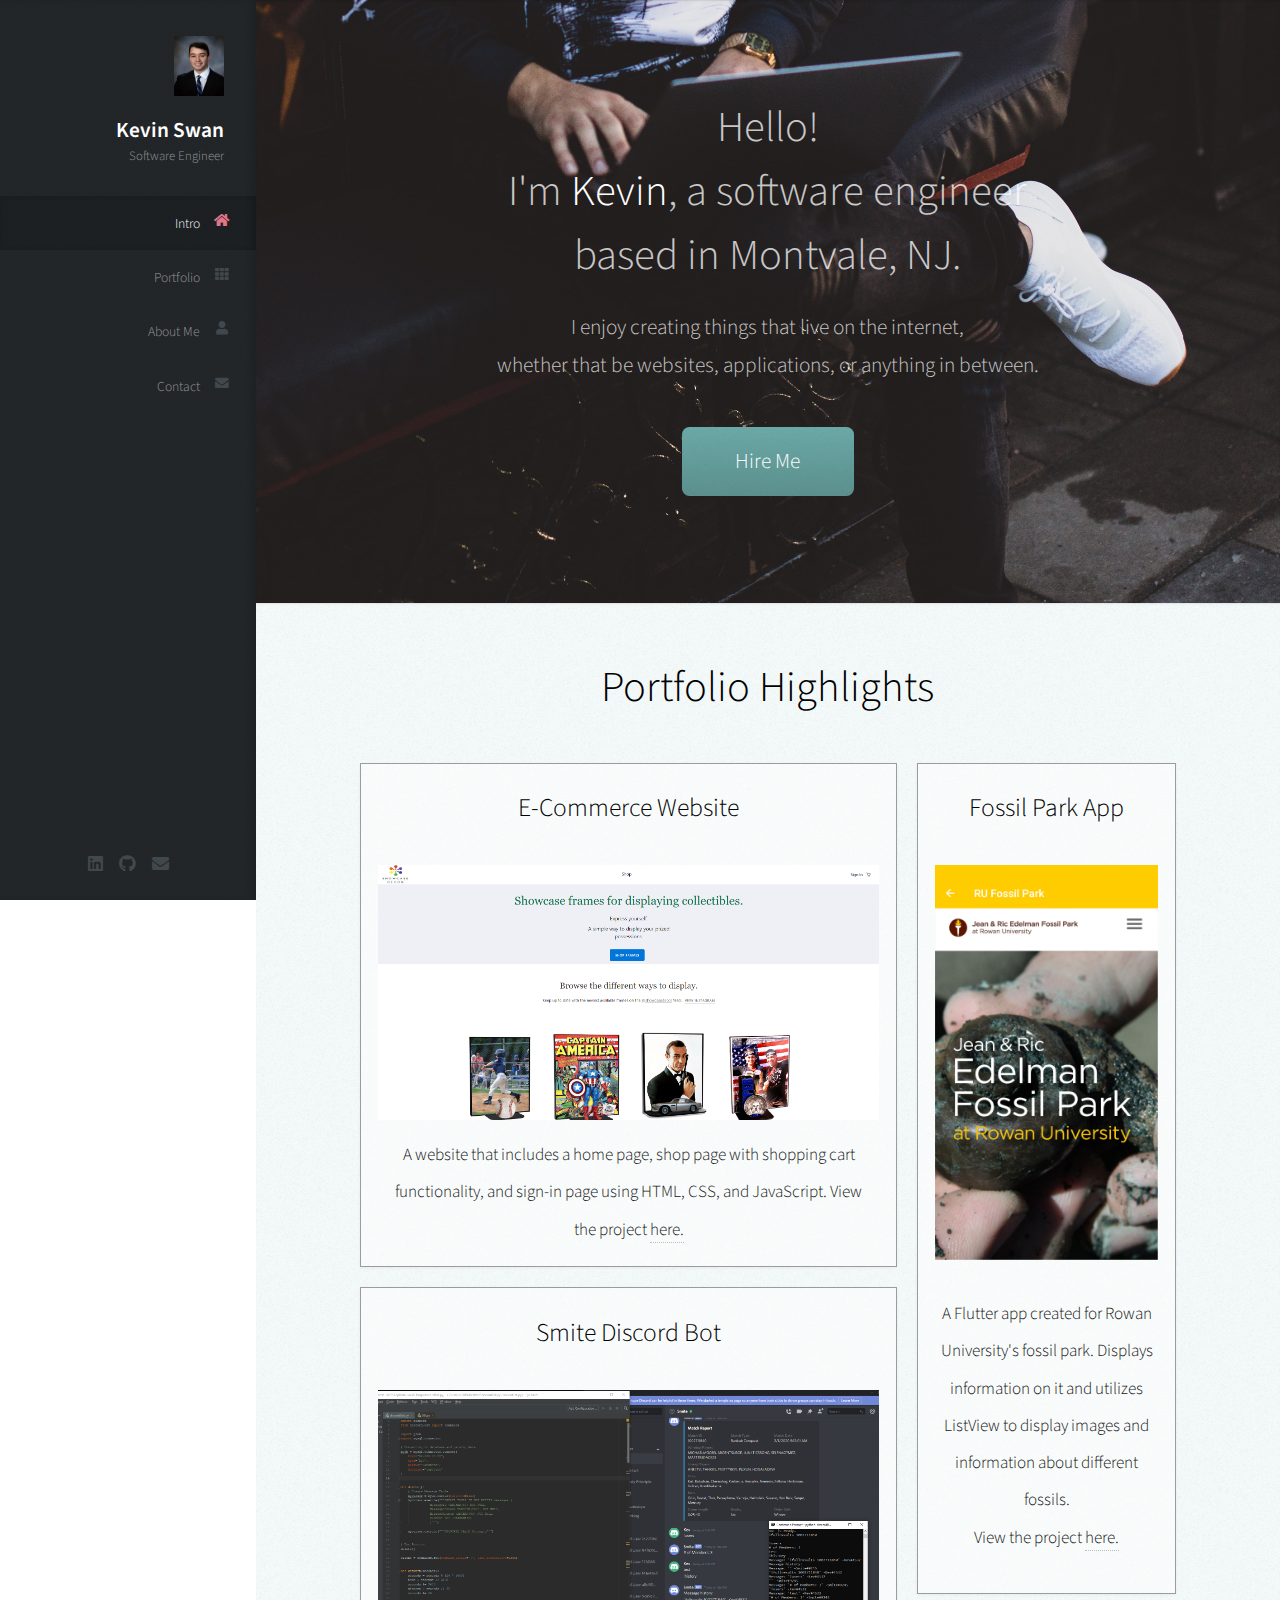
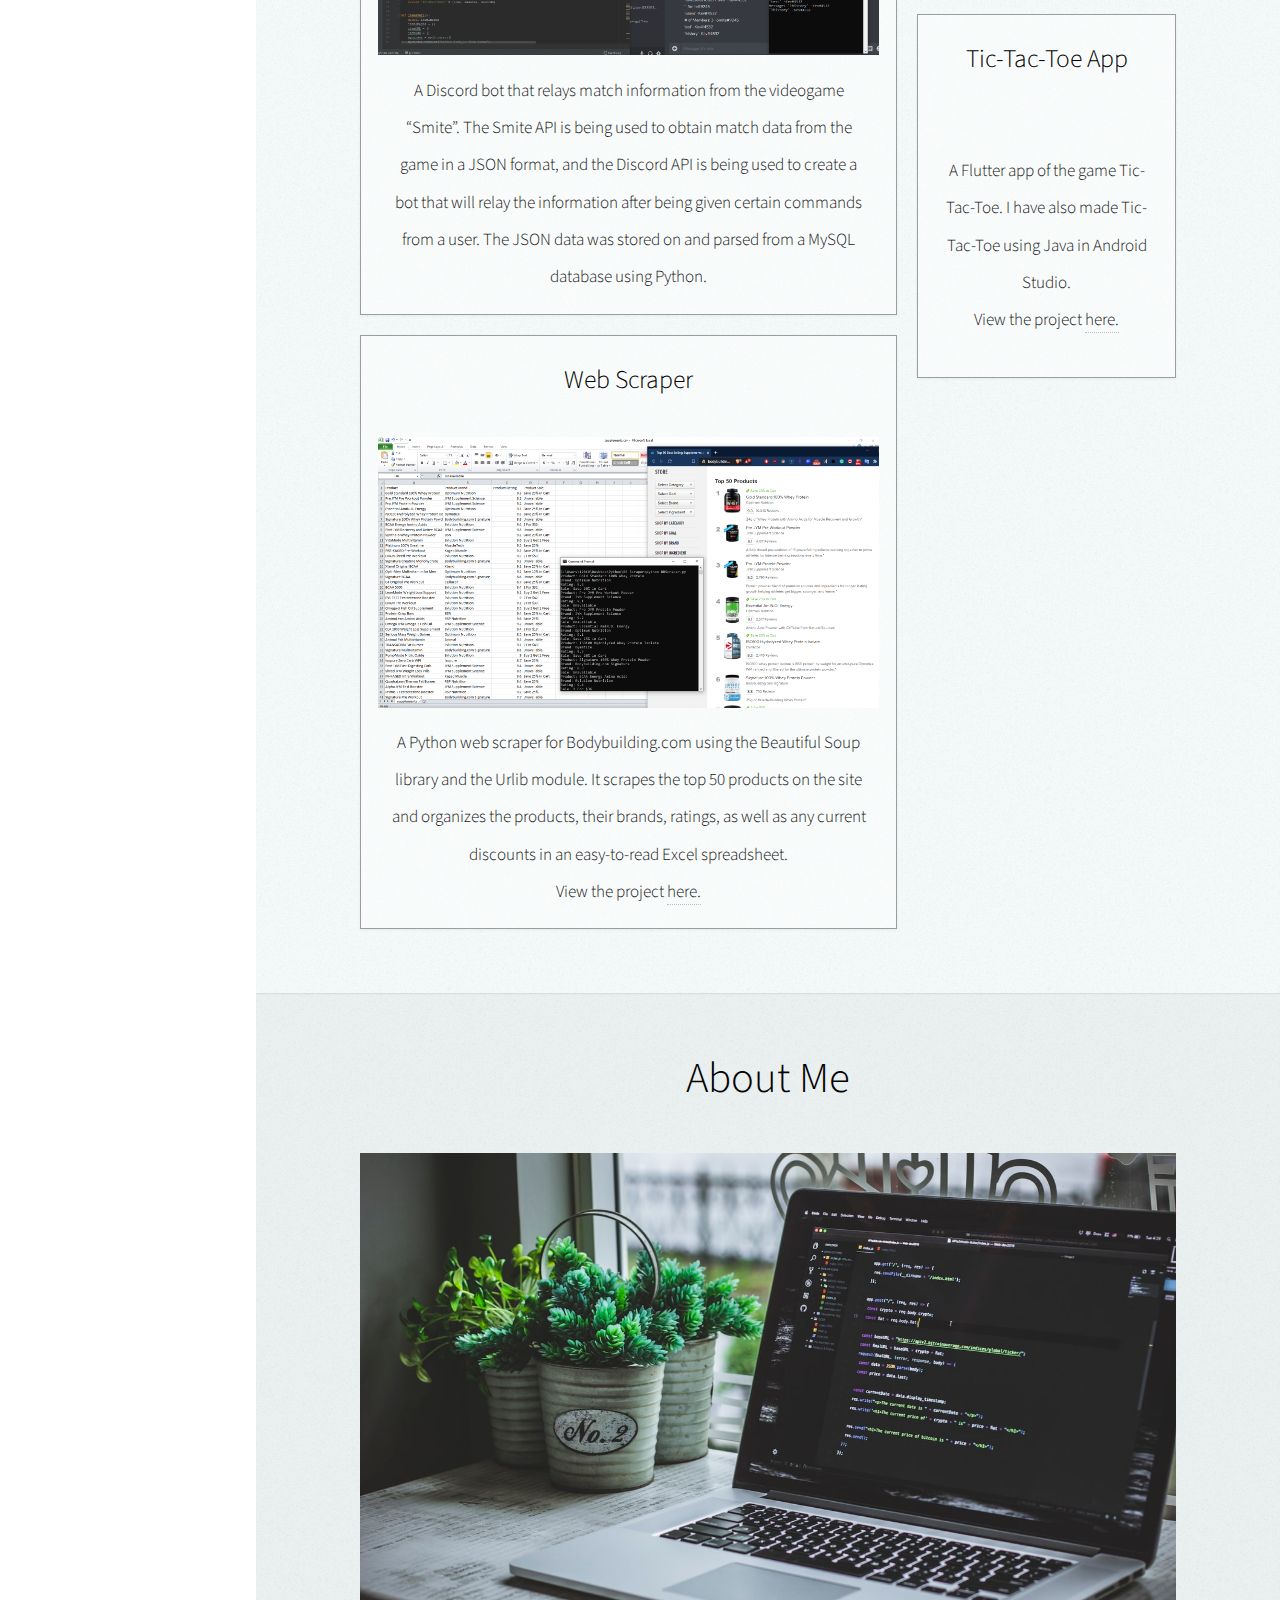
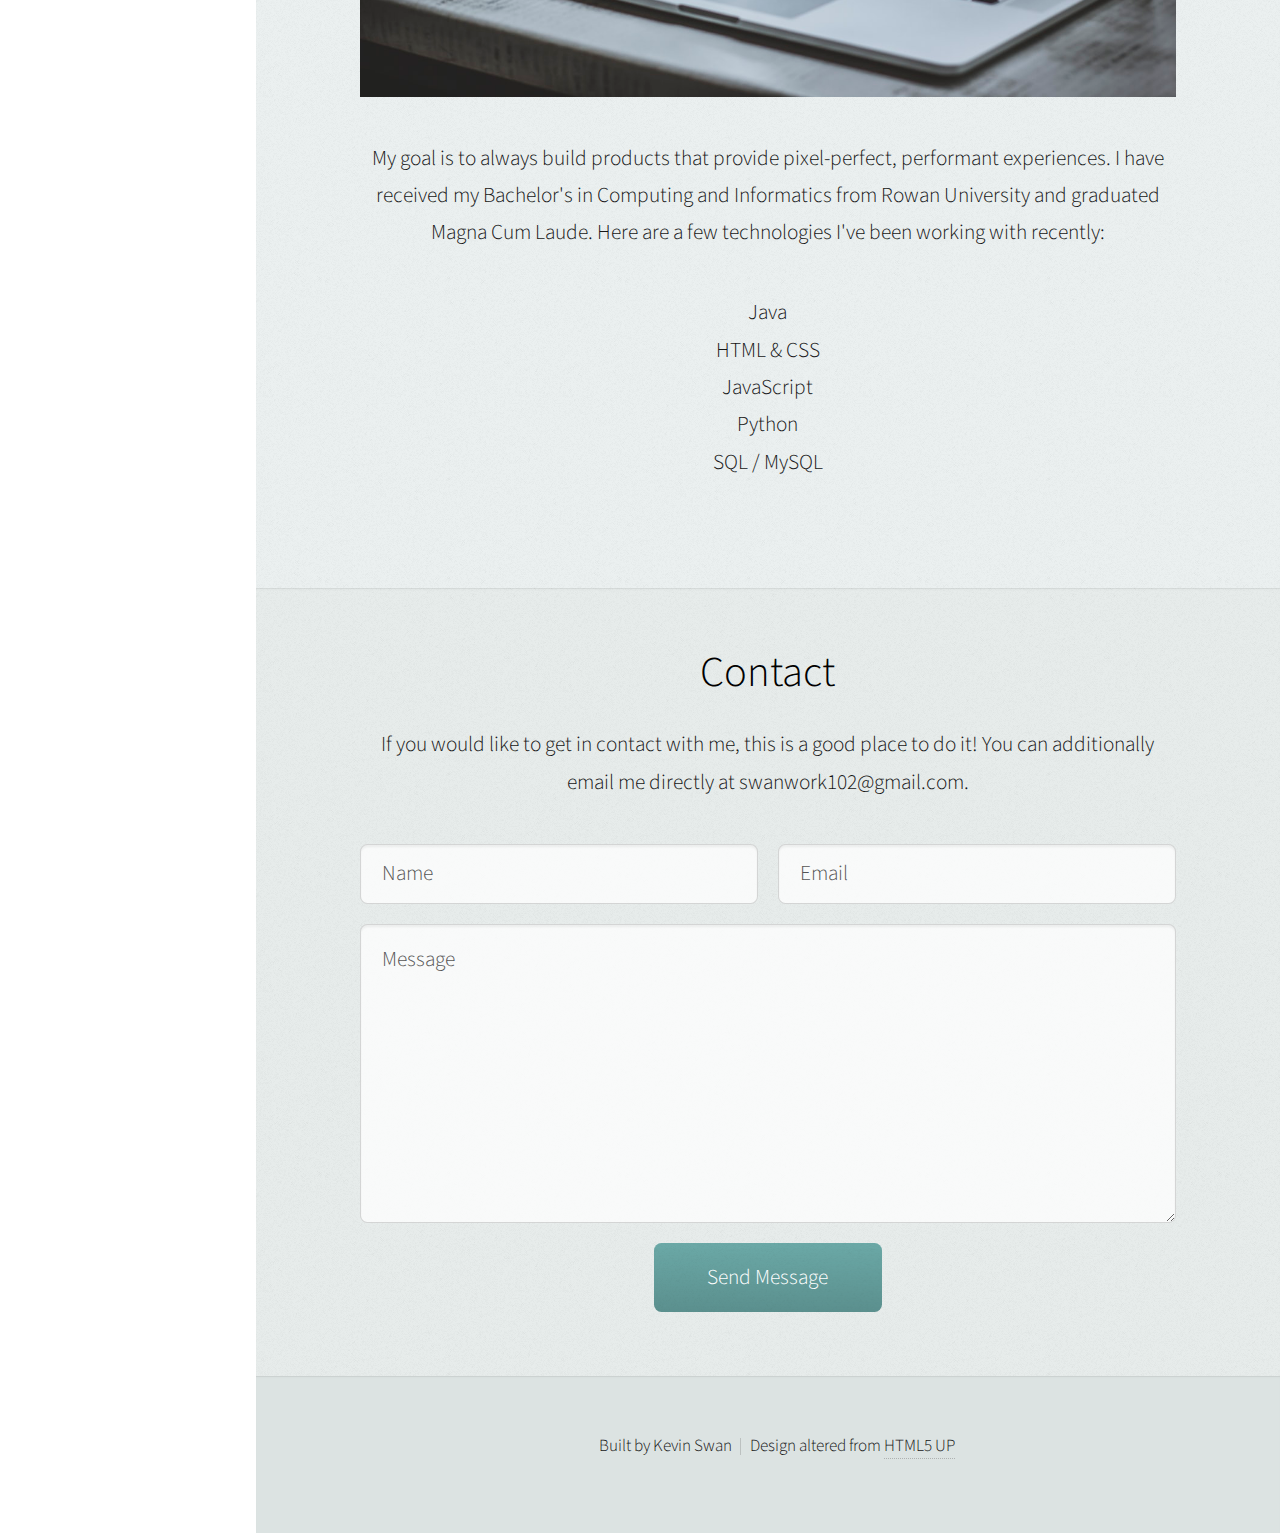
==== SwanPortfolio/index.html @ d54cd97a "Add files via upload" ====
<!DOCTYPE HTML>
<!--
	Prologue by HTML5 UP
	html5up.net | @ajlkn
	Free for personal and commercial use under the CCA 3.0 license (html5up.net/license)
-->
<html>
	<head>
		<title>Prologue by HTML5 UP</title>
		<meta charset="utf-8" />
		<meta name="viewport" content="width=device-width, initial-scale=1, user-scalable=no" />
		<link rel="stylesheet" href="assets/css/main.css" />
	</head>
	<body class="is-preload">

		<!-- Header -->
			<div id="header">

				<div class="top">

					<!-- Logo -->
						<div id="logo">
							<span class="image avatar48"><img src="images/portrait.JPEG" alt="" /></span>
							<h1 id="title">Kevin Swan</h1>
							<p>Software Engineer</p>
						</div>

					<!-- Nav -->
						<nav id="nav">
							<ul>
								<li><a href="#top" id="top-link"><span class="icon solid fa-home">Intro</span></a></li>
								<li><a href="#portfolio" id="portfolio-link"><span class="icon solid fa-th">Portfolio</span></a></li>
								<li><a href="#about" id="about-link"><span class="icon solid fa-user">About Me</span></a></li>
								<li><a href="#contact" id="contact-link"><span class="icon solid fa-envelope">Contact</span></a></li>
							</ul>
						</nav>

				</div>

				<div class="bottom">

					<!-- Social Icons -->
						<ul class="icons">
							<li><a href="https://www.linkedin.com/in/kevinswan102/"  target="_blank" class="icon brands fa-linkedin"><span class="label">LinkedIn</span></a></li>
							<li><a href="https://github.com/kevinswan102"  target="_blank" class="icon brands fa-github"><span class="label">Github</span></a></li>
							<li><a href="mailto:swanwork102@gmail.com" class="icon solid fa-envelope"  target="_blank" ><span class="label">Email</span></a></li>
						</ul>

				</div>

			</div>

			
		<!-- Main -->
			<div id="main">

				<!-- Intro -->
					<section id="top" class="one dark cover">
						<div class="container">

							<header>
								<h2 class="alt">
									Hello!<br> I'm <strong>Kevin</strong>, a software engineer  <br /> based in Montvale, NJ.
								</h2>
								
								<p>I enjoy creating things that live on the internet, <br/> whether that be websites, applications, or anything in between.</p>
							</header>

							<footer>
								<a href="#contact" class="button scrolly">Hire Me</a>
							</footer>

						</div>
					</section>

				<!-- Portfolio -->
					<section id="portfolio" class="two">
						<div class="container">

							<header>
								<h2>Portfolio Highlights</h2>
							</header>

							<div class="row">
								<div class="col-8 col-12-mobile">
									<article class="item" style="border-style: double;">
										<header>
											<h3>E-Commerce Website</h3><br>
										<a href="https://github.com/kevinswan102/Showcase-Decor-Website" target="_blank" class="image fit"><img src="images/showcase.PNG"  alt="" /></a>
											<p style = "padding: 0% 03%;"> A website that includes a home page, shop page with shopping cart functionality, 
												and sign-in page using HTML, CSS, and JavaScript. View the project <a href="https://github.com/kevinswan102/Showcase-Decor-Website"  target="_blank">here. </a></p>
										</header>
									</article>
									<article class="item">
										<header>
											<h3>Smite Discord Bot</h3><br>
										<a class="image fit"><img src="images/stage3.PNG" alt="" /></a>
								
											<p style = "padding: 0% 2%;"> A Discord bot that relays match information from the videogame “Smite”. 
												The Smite API is being used to obtain match data from the game in a JSON format, and the Discord API is being
												 used to create a bot that will relay the information after being given certain commands from a user. 
												 The JSON data was stored on and parsed from a MySQL database using Python.</p>
										</header>
									</article>
									<article class="item">
										<header>
											<h3>Web Scraper</h3> <br>
										<a href="#" class="image fit"><img src="images/scraper.PNG" alt="" /></a>
									
										
											<p style = "padding: 0% 2%;"> A Python web scraper for Bodybuilding.com using the
												 Beautiful Soup library and the Urlib module. It scrapes the top 50 products on 
												 the site and organizes the products, their brands, ratings, as well as any current discounts
												  in an easy-to-read Excel spreadsheet. <br> View the project <a href="https://github.com/kevinswan102/Python-WebScrapers/blob/master/bbScraper.py"  target="_blank">here. </a></p>
										</header>
									</article>


								</div>
								
								<div class="col-4 col-12-mobile">
									<article class="item">
										<header>
											<h3>Fossil Park App</h3><br>
										<a href="https://github.com/kevinswan102/Fossil-Park-App" target="_blank" class="image fit"><img src="images/ss3.png" alt="" /></a>
											<p style = "padding: 8.24% 0%;">
												A Flutter app created for Rowan University's fossil park. Displays information on it 
												and utilizes ListView to display images and information about different fossils.<br> View the project <a href="https://github.com/kevinswan102/Fossil-Park-App"  target="_blank">here. </a>

											</p>
										</header>
									</article>
									<article class="item">
										<header>
											<h3>Tic-Tac-Toe App</h3><br>
										<a href="https://github.com/kevinswan102/Flutter-TicTactoe-App" target="_blank" class="image fit"><img src="images/TTTReal.PNG" alt="" /></a>
											<p style = "padding: 9% 0%;">
												A Flutter app of the game Tic-Tac-Toe. I have also made Tic-Tac-Toe using Java in Android Studio. <br> 
												View the project <a href="https://github.com/kevinswan102/Flutter-TicTactoe-App"  target="_blank">here. </a>
											</p>
										</header>
									</article>
							
								</div>
								<!--
								<div class="col-4 col-12-mobile">
									<article class="item">
										<a href="#" class="image fit"><img src="images/stage3.PNG" alt="" /></a>
										<header>
											<h3>Dolor Penatibus</h3>
										</header>
									</article>
									--->

						</div>
					</section>

				<!-- About Me -->
					<section id="about" class="three">
						<div class="container">

							<header>
								<h2>About Me</h2>
							</header>

							
							<a href="#" class="image featured"><img src="images/pic.jpg" alt="" /></a>

							<p>My goal is to always build products that provide pixel-perfect, performant experiences.

								I have received my Bachelor's in Computing and Informatics from Rowan University and graduated Magna Cum Laude. 
								
								Here are a few technologies I've been working with recently:
								<center>
								Java <br>
								HTML & CSS <br>
								JavaScript <br>
								Python <br>
								SQL / MySQL
							</center>
								</p>
							
						</div>
					</section>

				<!-- Contact -->
					<section id="contact" class="four">
						<div class="container">

							<header>
								<h2>Contact</h2>
								<p>If you would like to get in contact with me, this is a good place to do it! You can additionally email me directly at swanwork102@gmail.com. </p>
							</header>

							<form action="https://formspree.io/f/meqpadwb" method="post">
								<div class="row">
									<div class="col-6 col-12-mobile"><input type="text" name="name" placeholder="Name" /></div>
									<div class="col-6 col-12-mobile"><input type="text" name="email" placeholder="Email" /></div>
									<div class="col-12">
										<textarea name="message" placeholder="Message"></textarea>
									</div>
									<div class="col-12">
										<input type="submit" value="Send Message" />
									</div>
								</div>
							</form>

						</div>
					</section>

			</div>

		<!-- Footer -->
			<div id="footer">

				<!-- Copyright -->
					<ul class="copyright">
						<li>Built by Kevin Swan</li><li>Design altered from <a href="http://html5up.net">HTML5 UP</a></li>
					</ul>

			</div>

		<!-- Scripts -->
			<script src="assets/js/jquery.min.js"></script>
			<script src="assets/js/jquery.scrolly.min.js"></script>
			<script src="assets/js/jquery.scrollex.min.js"></script>
			<script src="assets/js/browser.min.js"></script>
			<script src="assets/js/breakpoints.min.js"></script>
			<script src="assets/js/util.js"></script>
			<script src="assets/js/main.js"></script>

	</body>
</html>
---- SwanPortfolio/assets/css/main.css ----
@import url("fontawesome-all.min.css");
@import url("https://fonts.googleapis.com/css?family=Source+Sans+Pro:300,300italic,400,600");

/*
	Prologue by HTML5 UP
	html5up.net | @ajlkn
	Free for personal and commercial use under the CCA 3.0 license (html5up.net/license)
*/

html, body, div, span, applet, object,
iframe, h1, h2, h3, h4, h5, h6, p, blockquote,
pre, a, abbr, acronym, address, big, cite,
code, del, dfn, em, img, ins, kbd, q, s, samp,
small, strike, strong, sub, sup, tt, var, b,
u, i, center, dl, dt, dd, ol, ul, li, fieldset,
form, label, legend, table, caption, tbody,
tfoot, thead, tr, th, td, article, aside,
canvas, details, embed, figure, figcaption,
footer, header, hgroup, menu, nav, output, ruby,
section, summary, time, mark, audio, video {
	margin: 0;
	padding: 0;
	border: 0;
	font-size: 100%;
	font: inherit;
	vertical-align: baseline;}

article, aside, details, figcaption, figure,
footer, header, hgroup, menu, nav, section {
	display: block;}

body {
	line-height: 1;
}

ol, ul {
	list-style: none;
}

blockquote, q {
	quotes: none;
}

	blockquote:before, blockquote:after, q:before, q:after {
		content: '';
		content: none;
	}

table {
	border-collapse: collapse;
	border-spacing: 0;
}

body {
	-webkit-text-size-adjust: none;
}

mark {
	background-color: transparent;
	color: inherit;
}

input::-moz-focus-inner {
	border: 0;
	padding: 0;
}

input, select, textarea {
	-moz-appearance: none;
	-webkit-appearance: none;
	-ms-appearance: none;
	appearance: none;
}

/* Basic */

	html {
		box-sizing: border-box;
	}

	*, *:before, *:after {
		box-sizing: inherit;
	}

	body {
		background: #fff;
		font-family: 'Source Sans Pro', sans-serif;
		font-size: 19pt;
		font-weight: 300;
		line-height: 1.75em;
		color: rgb(22, 22, 22);
	}

		body.is-preload *, body.is-preload *:before, body.is-preload *:after {
			-moz-animation: none !important;
			-webkit-animation: none !important;
			-ms-animation: none !important;
			animation: none !important;
			-moz-transition: none !important;
			-webkit-transition: none !important;
			-ms-transition: none !important;
			transition: none !important;
		}

	input, textarea, select {
		font-family: 'Source Sans Pro', sans-serif;
		font-size: 19pt;
		font-weight: 300;
		line-height: 1.75em;
		color: #888;
	}

	h1, h2, h3, h4, h5, h6 {
		font-weight: 300;
		color: rgb(0, 0, 0);
		line-height: 1.5em;
	}

	h1 a, h2 a, h3 a, h4 a, h5 a, h6 a {
		color: inherit;
		text-decoration: none;
	}

		h1 a strong, h2 a strong, h3 a strong, h4 a strong, h5 a strong, h6 a strong {
			color: #333;
		}

	h2 {
		font-size: 2em;
		letter-spacing: 0px;
	}

		h2.alt {
			color: #888;
		}

			h2.alt strong {
				color: #666;
			}

	h3 {
		font-size: 1.5em;
	}

	header {
		margin: -.5em 0 2em 0;
	}

		header > p {
			margin: 1em 0 0 0;
		}

	footer {
		margin: 2em 0 0 0;
	}

	strong, b {
		font-weight: 300;
		color: #666;
	}

	em, i {
		font-style: italic;
	}

	a {
		text-decoration: none;
		color: inherit;
		border-bottom: dotted 1px rgba(128, 128, 128, 0.5);
		-moz-transition: color 0.35s ease-in-out, border-bottom-color 0.35s ease-in-out;
		-webkit-transition: color 0.35s ease-in-out, border-bottom-color 0.35s ease-in-out;
		-ms-transition: color 0.35s ease-in-out, border-bottom-color 0.35s ease-in-out;
		transition: color 0.35s ease-in-out, border-bottom-color 0.35s ease-in-out;
		outline: 0;
	}

		a:hover {
			color: #E27689;
			border-bottom-color: rgba(255, 255, 255, 0);
		}

	sub {
		position: relative;
		top: 0.5em;
		font-size: 0.8em;
	}

	sup {
		position: relative;
		top: -0.5em;
		font-size: 0.8em;
	}

	hr {
		border: 0;
		border-top: solid 1px #ddd;
	}

	blockquote {
		border-left: solid 0.5em #ddd;
		padding: 1em 0 1em 2em;
		font-style: italic;
	}

	p, ul, ol, dl, table {
		margin-bottom: 2em;
	}

	br.clear {
		clear: both;
	}


/* Container */

	.container {
		margin: 0 auto;
		max-width: 88%;
		width: 1400px;
	}

		@media screen and (min-width: 961px) and (max-width: 1880px) {

			.container {
				width: 1200px;
			}

		}

		@media screen and (min-width: 961px) and (max-width: 1620px) {

			.container {
				width: 960px;
			}

		}

		@media screen and (min-width: 961px) and (max-width: 1320px) {

			.container {
				width: 100%;
			}

		}

		@media screen and (max-width: 960px) {

			.container {
				width: 100%;
			}

		}

		@media screen and (max-width: 736px) {

			.container {
				width: 100%;
			}

		}

/* Row */

	.row {
		display: flex;
		flex-wrap: wrap;
		box-sizing: border-box;
		align-items: stretch;
	}

		.row > * {
			box-sizing: border-box;
		}

		.row.gtr-uniform > * > :last-child {
			margin-bottom: 0;
		}

		.row.aln-left {
			justify-content: flex-start;
		}

		.row.aln-center {
			justify-content: center;
		}

		.row.aln-right {
			justify-content: flex-end;
		}

		.row.aln-top {
			align-items: flex-start;
		}

		.row.aln-middle {
			align-items: center;
		}

		.row.aln-bottom {
			align-items: flex-end;
		}

		.row > .imp {
			order: -1;
		}

		.row > .col-1 {
			width: 8.33333%;
		}

		.row > .off-1 {
			margin-left: 8.33333%;
		}

		.row > .col-2 {
			width: 16.66667%;
		}

		.row > .off-2 {
			margin-left: 16.66667%;
		}

		.row > .col-3 {
			width: 25%;
		}

		.row > .off-3 {
			margin-left: 25%;
		}

		.row > .col-4 {
			width: 33.33333%;
		}

		.row > .off-4 {
			margin-left: 33.33333%;
		}

		.row > .col-5 {
			width: 41.66667%;
		}

		.row > .off-5 {
			margin-left: 41.66667%;
		}

		.row > .col-6 {
			width: 50%;
		}

		.row > .off-6 {
			margin-left: 50%;
		}

		.row > .col-7 {
			width: 58.33333%;
		}

		.row > .off-7 {
			margin-left: 58.33333%;
		}

		.row > .col-8 {
			width: 66.66667%;
		}

		.row > .off-8 {
			margin-left: 66.66667%;
		}

		.row > .col-9 {
			width: 75%;
		}

		.row > .off-9 {
			margin-left: 75%;
		}

		.row > .col-10 {
			width: 83.33333%;
		}

		.row > .off-10 {
			margin-left: 83.33333%;
		}

		.row > .col-11 {
			width: 91.66667%;
		}

		.row > .off-11 {
			margin-left: 91.66667%;
		}

		.row > .col-12 {
			width: 100%;
		}

		.row > .off-12 {
			margin-left: 100%;
		}

		.row.gtr-0 {
			margin-top: 0px;
			margin-left: 0px;
		}

			.row.gtr-0 > * {
				padding: 0px 0 0 0px;
			}

			.row.gtr-0.gtr-uniform {
				margin-top: 0px;
			}

				.row.gtr-0.gtr-uniform > * {
					padding-top: 0px;
				}

		.row.gtr-25 {
			margin-top: -10px;
			margin-left: -10px;
		}

			.row.gtr-25 > * {
				padding: 10px 0 0 10px;
			}

			.row.gtr-25.gtr-uniform {
				margin-top: -10px;
			}

				.row.gtr-25.gtr-uniform > * {
					padding-top: 10px;
				}

		.row.gtr-50 {
			margin-top: -20px;
			margin-left: -20px;
		}

			.row.gtr-50 > * {
				padding: 20px 0 0 20px;
			}

			.row.gtr-50.gtr-uniform {
				margin-top: -20px;
			}

				.row.gtr-50.gtr-uniform > * {
					padding-top: 20px;
				}

		.row {
			margin-top: -40px;
			margin-left: -40px;
		}

			.row > * {
				padding: 40px 0 0 40px;
			}

			.row.gtr-uniform {
				margin-top: -40px;
			}

				.row.gtr-uniform > * {
					padding-top: 40px;
				}

		.row.gtr-150 {
			margin-top: -60px;
			margin-left: -60px;
		}

			.row.gtr-150 > * {
				padding: 60px 0 0 60px;
			}

			.row.gtr-150.gtr-uniform {
				margin-top: -60px;
			}

				.row.gtr-150.gtr-uniform > * {
					padding-top: 60px;
				}

		.row.gtr-200 {
			margin-top: -80px;
			margin-left: -80px;
		}

			.row.gtr-200 > * {
				padding: 80px 0 0 80px;
			}

			.row.gtr-200.gtr-uniform {
				margin-top: -80px;
			}

				.row.gtr-200.gtr-uniform > * {
					padding-top: 80px;
				}

		@media screen and (min-width: 961px) and (max-width: 1880px) {

			.row {
				display: flex;
				flex-wrap: wrap;
				box-sizing: border-box;
				align-items: stretch;
			}

				.row > * {
					box-sizing: border-box;
				}

				.row.gtr-uniform > * > :last-child {
					margin-bottom: 0;
				}

				.row.aln-left {
					justify-content: flex-start;
				}

				.row.aln-center {
					justify-content: center;
				}

				.row.aln-right {
					justify-content: flex-end;
				}

				.row.aln-top {
					align-items: flex-start;
				}

				.row.aln-middle {
					align-items: center;
				}

				.row.aln-bottom {
					align-items: flex-end;
				}

				.row > .imp-wide {
					order: -1;
				}

				.row > .col-1-wide {
					width: 8.33333%;
				}

				.row > .off-1-wide {
					margin-left: 8.33333%;
				}

				.row > .col-2-wide {
					width: 16.66667%;
				}

				.row > .off-2-wide {
					margin-left: 16.66667%;
				}

				.row > .col-3-wide {
					width: 25%;
				}

				.row > .off-3-wide {
					margin-left: 25%;
				}

				.row > .col-4-wide {
					width: 33.33333%;
				}

				.row > .off-4-wide {
					margin-left: 33.33333%;
				}

				.row > .col-5-wide {
					width: 41.66667%;
				}

				.row > .off-5-wide {
					margin-left: 41.66667%;
				}

				.row > .col-6-wide {
					width: 50%;
				}

				.row > .off-6-wide {
					margin-left: 50%;
				}

				.row > .col-7-wide {
					width: 58.33333%;
				}

				.row > .off-7-wide {
					margin-left: 58.33333%;
				}

				.row > .col-8-wide {
					width: 66.66667%;
				}

				.row > .off-8-wide {
					margin-left: 66.66667%;
				}

				.row > .col-9-wide {
					width: 75%;
				}

				.row > .off-9-wide {
					margin-left: 75%;
				}

				.row > .col-10-wide {
					width: 83.33333%;
				}

				.row > .off-10-wide {
					margin-left: 83.33333%;
				}

				.row > .col-11-wide {
					width: 91.66667%;
				}

				.row > .off-11-wide {
					margin-left: 91.66667%;
				}

				.row > .col-12-wide {
					width: 100%;
				}

				.row > .off-12-wide {
					margin-left: 100%;
				}

				.row.gtr-0 {
					margin-top: 0px;
					margin-left: 0px;
				}

					.row.gtr-0 > * {
						padding: 0px 0 0 0px;
					}

					.row.gtr-0.gtr-uniform {
						margin-top: 0px;
					}

						.row.gtr-0.gtr-uniform > * {
							padding-top: 0px;
						}

				.row.gtr-25 {
					margin-top: -10px;
					margin-left: -10px;
				}

					.row.gtr-25 > * {
						padding: 10px 0 0 10px;
					}

					.row.gtr-25.gtr-uniform {
						margin-top: -10px;
					}

						.row.gtr-25.gtr-uniform > * {
							padding-top: 10px;
						}

				.row.gtr-50 {
					margin-top: -20px;
					margin-left: -20px;
				}

					.row.gtr-50 > * {
						padding: 20px 0 0 20px;
					}

					.row.gtr-50.gtr-uniform {
						margin-top: -20px;
					}

						.row.gtr-50.gtr-uniform > * {
							padding-top: 20px;
						}

				.row {
					margin-top: -40px;
					margin-left: -40px;
				}

					.row > * {
						padding: 40px 0 0 40px;
					}

					.row.gtr-uniform {
						margin-top: -40px;
					}

						.row.gtr-uniform > * {
							padding-top: 40px;
						}

				.row.gtr-150 {
					margin-top: -60px;
					margin-left: -60px;
				}

					.row.gtr-150 > * {
						padding: 60px 0 0 60px;
					}

					.row.gtr-150.gtr-uniform {
						margin-top: -60px;
					}

						.row.gtr-150.gtr-uniform > * {
							padding-top: 60px;
						}

				.row.gtr-200 {
					margin-top: -80px;
					margin-left: -80px;
				}

					.row.gtr-200 > * {
						padding: 80px 0 0 80px;
					}

					.row.gtr-200.gtr-uniform {
						margin-top: -80px;
					}

						.row.gtr-200.gtr-uniform > * {
							padding-top: 80px;
						}

		}

		@media screen and (min-width: 961px) and (max-width: 1620px) {

			.row {
				display: flex;
				flex-wrap: wrap;
				box-sizing: border-box;
				align-items: stretch;
			}

				.row > * {
					box-sizing: border-box;
				}

				.row.gtr-uniform > * > :last-child {
					margin-bottom: 0;
				}

				.row.aln-left {
					justify-content: flex-start;
				}

				.row.aln-center {
					justify-content: center;
				}

				.row.aln-right {
					justify-content: flex-end;
				}

				.row.aln-top {
					align-items: flex-start;
				}

				.row.aln-middle {
					align-items: center;
				}

				.row.aln-bottom {
					align-items: flex-end;
				}

				.row > .imp-normal {
					order: -1;
				}

				.row > .col-1-normal {
					width: 8.33333%;
				}

				.row > .off-1-normal {
					margin-left: 8.33333%;
				}

				.row > .col-2-normal {
					width: 16.66667%;
				}

				.row > .off-2-normal {
					margin-left: 16.66667%;
				}

				.row > .col-3-normal {
					width: 25%;
				}

				.row > .off-3-normal {
					margin-left: 25%;
				}

				.row > .col-4-normal {
					width: 33.33333%;
				}

				.row > .off-4-normal {
					margin-left: 33.33333%;
				}

				.row > .col-5-normal {
					width: 41.66667%;
				}

				.row > .off-5-normal {
					margin-left: 41.66667%;
				}

				.row > .col-6-normal {
					width: 50%;
				}

				.row > .off-6-normal {
					margin-left: 50%;
				}

				.row > .col-7-normal {
					width: 58.33333%;
				}

				.row > .off-7-normal {
					margin-left: 58.33333%;
				}

				.row > .col-8-normal {
					width: 66.66667%;
				}

				.row > .off-8-normal {
					margin-left: 66.66667%;
				}

				.row > .col-9-normal {
					width: 75%;
				}

				.row > .off-9-normal {
					margin-left: 75%;
				}

				.row > .col-10-normal {
					width: 83.33333%;
				}

				.row > .off-10-normal {
					margin-left: 83.33333%;
				}

				.row > .col-11-normal {
					width: 91.66667%;
				}

				.row > .off-11-normal {
					margin-left: 91.66667%;
				}

				.row > .col-12-normal {
					width: 100%;
				}

				.row > .off-12-normal {
					margin-left: 100%;
				}

				.row.gtr-0 {
					margin-top: 0px;
					margin-left: 0px;
				}

					.row.gtr-0 > * {
						padding: 0px 0 0 0px;
					}

					.row.gtr-0.gtr-uniform {
						margin-top: 0px;
					}

						.row.gtr-0.gtr-uniform > * {
							padding-top: 0px;
						}

				.row.gtr-25 {
					margin-top: -10px;
					margin-left: -10px;
				}

					.row.gtr-25 > * {
						padding: 10px 0 0 10px;
					}

					.row.gtr-25.gtr-uniform {
						margin-top: -10px;
					}

						.row.gtr-25.gtr-uniform > * {
							padding-top: 10px;
						}

				.row.gtr-50 {
					margin-top: -20px;
					margin-left: -20px;
				}

					.row.gtr-50 > * {
						padding: 20px 0 0 20px;
					}

					.row.gtr-50.gtr-uniform {
						margin-top: -20px;
					}

						.row.gtr-50.gtr-uniform > * {
							padding-top: 20px;
						}

				.row {
					margin-top: -40px;
					margin-left: -40px;
				}

					.row > * {
						padding: 40px 0 0 40px;
					}

					.row.gtr-uniform {
						margin-top: -40px;
					}

						.row.gtr-uniform > * {
							padding-top: 40px;
						}

				.row.gtr-150 {
					margin-top: -60px;
					margin-left: -60px;
				}

					.row.gtr-150 > * {
						padding: 60px 0 0 60px;
					}

					.row.gtr-150.gtr-uniform {
						margin-top: -60px;
					}

						.row.gtr-150.gtr-uniform > * {
							padding-top: 60px;
						}

				.row.gtr-200 {
					margin-top: -80px;
					margin-left: -80px;
				}

					.row.gtr-200 > * {
						padding: 80px 0 0 80px;
					}

					.row.gtr-200.gtr-uniform {
						margin-top: -80px;
					}

						.row.gtr-200.gtr-uniform > * {
							padding-top: 80px;
						}

		}

		@media screen and (min-width: 961px) and (max-width: 1320px) {

			.row {
				display: flex;
				flex-wrap: wrap;
				box-sizing: border-box;
				align-items: stretch;
			}

				.row > * {
					box-sizing: border-box;
				}

				.row.gtr-uniform > * > :last-child {
					margin-bottom: 0;
				}

				.row.aln-left {
					justify-content: flex-start;
				}

				.row.aln-center {
					justify-content: center;
				}

				.row.aln-right {
					justify-content: flex-end;
				}

				.row.aln-top {
					align-items: flex-start;
				}

				.row.aln-middle {
					align-items: center;
				}

				.row.aln-bottom {
					align-items: flex-end;
				}

				.row > .imp-narrow {
					order: -1;
				}

				.row > .col-1-narrow {
					width: 8.33333%;
				}

				.row > .off-1-narrow {
					margin-left: 8.33333%;
				}

				.row > .col-2-narrow {
					width: 16.66667%;
				}

				.row > .off-2-narrow {
					margin-left: 16.66667%;
				}

				.row > .col-3-narrow {
					width: 25%;
				}

				.row > .off-3-narrow {
					margin-left: 25%;
				}

				.row > .col-4-narrow {
					width: 33.33333%;
				}

				.row > .off-4-narrow {
					margin-left: 33.33333%;
				}

				.row > .col-5-narrow {
					width: 41.66667%;
				}

				.row > .off-5-narrow {
					margin-left: 41.66667%;
				}

				.row > .col-6-narrow {
					width: 50%;
				}

				.row > .off-6-narrow {
					margin-left: 50%;
				}

				.row > .col-7-narrow {
					width: 58.33333%;
				}

				.row > .off-7-narrow {
					margin-left: 58.33333%;
				}

				.row > .col-8-narrow {
					width: 66.66667%;
				}

				.row > .off-8-narrow {
					margin-left: 66.66667%;
				}

				.row > .col-9-narrow {
					width: 75%;
				}

				.row > .off-9-narrow {
					margin-left: 75%;
				}

				.row > .col-10-narrow {
					width: 83.33333%;
				}

				.row > .off-10-narrow {
					margin-left: 83.33333%;
				}

				.row > .col-11-narrow {
					width: 91.66667%;
				}

				.row > .off-11-narrow {
					margin-left: 91.66667%;
				}

				.row > .col-12-narrow {
					width: 100%;
				}

				.row > .off-12-narrow {
					margin-left: 100%;
				}

				.row.gtr-0 {
					margin-top: 0px;
					margin-left: 0px;
				}

					.row.gtr-0 > * {
						padding: 0px 0 0 0px;
					}

					.row.gtr-0.gtr-uniform {
						margin-top: 0px;
					}

						.row.gtr-0.gtr-uniform > * {
							padding-top: 0px;
						}

				.row.gtr-25 {
					margin-top: -5px;
					margin-left: -5px;
				}

					.row.gtr-25 > * {
						padding: 5px 0 0 5px;
					}

					.row.gtr-25.gtr-uniform {
						margin-top: -5px;
					}

						.row.gtr-25.gtr-uniform > * {
							padding-top: 5px;
						}

				.row.gtr-50 {
					margin-top: -10px;
					margin-left: -10px;
				}

					.row.gtr-50 > * {
						padding: 10px 0 0 10px;
					}

					.row.gtr-50.gtr-uniform {
						margin-top: -10px;
					}

						.row.gtr-50.gtr-uniform > * {
							padding-top: 10px;
						}

				.row {
					margin-top: -20px;
					margin-left: -20px;
				}

					.row > * {
						padding: 20px 0 0 20px;
					}

					.row.gtr-uniform {
						margin-top: -20px;
					}

						.row.gtr-uniform > * {
							padding-top: 20px;
						}

				.row.gtr-150 {
					margin-top: -30px;
					margin-left: -30px;
				}

					.row.gtr-150 > * {
						padding: 30px 0 0 30px;
					}

					.row.gtr-150.gtr-uniform {
						margin-top: -30px;
					}

						.row.gtr-150.gtr-uniform > * {
							padding-top: 30px;
						}

				.row.gtr-200 {
					margin-top: -40px;
					margin-left: -40px;
				}

					.row.gtr-200 > * {
						padding: 40px 0 0 40px;
					}

					.row.gtr-200.gtr-uniform {
						margin-top: -40px;
					}

						.row.gtr-200.gtr-uniform > * {
							padding-top: 40px;
						}

		}

		@media screen and (max-width: 960px) {

			.row {
				display: flex;
				flex-wrap: wrap;
				box-sizing: border-box;
				align-items: stretch;
			}

				.row > * {
					box-sizing: border-box;
				}

				.row.gtr-uniform > * > :last-child {
					margin-bottom: 0;
				}

				.row.aln-left {
					justify-content: flex-start;
				}

				.row.aln-center {
					justify-content: center;
				}

				.row.aln-right {
					justify-content: flex-end;
				}

				.row.aln-top {
					align-items: flex-start;
				}

				.row.aln-middle {
					align-items: center;
				}

				.row.aln-bottom {
					align-items: flex-end;
				}

				.row > .imp-narrower {
					order: -1;
				}

				.row > .col-1-narrower {
					width: 8.33333%;
				}

				.row > .off-1-narrower {
					margin-left: 8.33333%;
				}

				.row > .col-2-narrower {
					width: 16.66667%;
				}

				.row > .off-2-narrower {
					margin-left: 16.66667%;
				}

				.row > .col-3-narrower {
					width: 25%;
				}

				.row > .off-3-narrower {
					margin-left: 25%;
				}

				.row > .col-4-narrower {
					width: 33.33333%;
				}

				.row > .off-4-narrower {
					margin-left: 33.33333%;
				}

				.row > .col-5-narrower {
					width: 41.66667%;
				}

				.row > .off-5-narrower {
					margin-left: 41.66667%;
				}

				.row > .col-6-narrower {
					width: 50%;
				}

				.row > .off-6-narrower {
					margin-left: 50%;
				}

				.row > .col-7-narrower {
					width: 58.33333%;
				}

				.row > .off-7-narrower {
					margin-left: 58.33333%;
				}

				.row > .col-8-narrower {
					width: 66.66667%;
				}

				.row > .off-8-narrower {
					margin-left: 66.66667%;
				}

				.row > .col-9-narrower {
					width: 75%;
				}

				.row > .off-9-narrower {
					margin-left: 75%;
				}

				.row > .col-10-narrower {
					width: 83.33333%;
				}

				.row > .off-10-narrower {
					margin-left: 83.33333%;
				}

				.row > .col-11-narrower {
					width: 91.66667%;
				}

				.row > .off-11-narrower {
					margin-left: 91.66667%;
				}

				.row > .col-12-narrower {
					width: 100%;
				}

				.row > .off-12-narrower {
					margin-left: 100%;
				}

				.row.gtr-0 {
					margin-top: 0px;
					margin-left: 0px;
				}

					.row.gtr-0 > * {
						padding: 0px 0 0 0px;
					}

					.row.gtr-0.gtr-uniform {
						margin-top: 0px;
					}

						.row.gtr-0.gtr-uniform > * {
							padding-top: 0px;
						}

				.row.gtr-25 {
					margin-top: -5px;
					margin-left: -5px;
				}

					.row.gtr-25 > * {
						padding: 5px 0 0 5px;
					}

					.row.gtr-25.gtr-uniform {
						margin-top: -5px;
					}

						.row.gtr-25.gtr-uniform > * {
							padding-top: 5px;
						}

				.row.gtr-50 {
					margin-top: -10px;
					margin-left: -10px;
				}

					.row.gtr-50 > * {
						padding: 10px 0 0 10px;
					}

					.row.gtr-50.gtr-uniform {
						margin-top: -10px;
					}

						.row.gtr-50.gtr-uniform > * {
							padding-top: 10px;
						}

				.row {
					margin-top: -20px;
					margin-left: -20px;
				}

					.row > * {
						padding: 20px 0 0 20px;
					}

					.row.gtr-uniform {
						margin-top: -20px;
					}

						.row.gtr-uniform > * {
							padding-top: 20px;
						}

				.row.gtr-150 {
					margin-top: -30px;
					margin-left: -30px;
				}

					.row.gtr-150 > * {
						padding: 30px 0 0 30px;
					}

					.row.gtr-150.gtr-uniform {
						margin-top: -30px;
					}

						.row.gtr-150.gtr-uniform > * {
							padding-top: 30px;
						}

				.row.gtr-200 {
					margin-top: -40px;
					margin-left: -40px;
				}

					.row.gtr-200 > * {
						padding: 40px 0 0 40px;
					}

					.row.gtr-200.gtr-uniform {
						margin-top: -40px;
					}

						.row.gtr-200.gtr-uniform > * {
							padding-top: 40px;
						}

		}

		@media screen and (max-width: 736px) {

			.row {
				display: flex;
				flex-wrap: wrap;
				box-sizing: border-box;
				align-items: stretch;
			}

				.row > * {
					box-sizing: border-box;
				}

				.row.gtr-uniform > * > :last-child {
					margin-bottom: 0;
				}

				.row.aln-left {
					justify-content: flex-start;
				}

				.row.aln-center {
					justify-content: center;
				}

				.row.aln-right {
					justify-content: flex-end;
				}

				.row.aln-top {
					align-items: flex-start;
				}

				.row.aln-middle {
					align-items: center;
				}

				.row.aln-bottom {
					align-items: flex-end;
				}

				.row > .imp-mobile {
					order: -1;
				}

				.row > .col-1-mobile {
					width: 8.33333%;
				}

				.row > .off-1-mobile {
					margin-left: 8.33333%;
				}

				.row > .col-2-mobile {
					width: 16.66667%;
				}

				.row > .off-2-mobile {
					margin-left: 16.66667%;
				}

				.row > .col-3-mobile {
					width: 25%;
				}

				.row > .off-3-mobile {
					margin-left: 25%;
				}

				.row > .col-4-mobile {
					width: 33.33333%;
				}

				.row > .off-4-mobile {
					margin-left: 33.33333%;
				}

				.row > .col-5-mobile {
					width: 41.66667%;
				}

				.row > .off-5-mobile {
					margin-left: 41.66667%;
				}

				.row > .col-6-mobile {
					width: 50%;
				}

				.row > .off-6-mobile {
					margin-left: 50%;
				}

				.row > .col-7-mobile {
					width: 58.33333%;
				}

				.row > .off-7-mobile {
					margin-left: 58.33333%;
				}

				.row > .col-8-mobile {
					width: 66.66667%;
				}

				.row > .off-8-mobile {
					margin-left: 66.66667%;
				}

				.row > .col-9-mobile {
					width: 75%;
				}

				.row > .off-9-mobile {
					margin-left: 75%;
				}

				.row > .col-10-mobile {
					width: 83.33333%;
				}

				.row > .off-10-mobile {
					margin-left: 83.33333%;
				}

				.row > .col-11-mobile {
					width: 91.66667%;
				}

				.row > .off-11-mobile {
					margin-left: 91.66667%;
				}

				.row > .col-12-mobile {
					width: 100%;
				}

				.row > .off-12-mobile {
					margin-left: 100%;
				}

				.row.gtr-0 {
					margin-top: 0px;
					margin-left: 0px;
				}

					.row.gtr-0 > * {
						padding: 0px 0 0 0px;
					}

					.row.gtr-0.gtr-uniform {
						margin-top: 0px;
					}

						.row.gtr-0.gtr-uniform > * {
							padding-top: 0px;
						}

				.row.gtr-25 {
					margin-top: -5px;
					margin-left: -5px;
				}

					.row.gtr-25 > * {
						padding: 5px 0 0 5px;
					}

					.row.gtr-25.gtr-uniform {
						margin-top: -5px;
					}

						.row.gtr-25.gtr-uniform > * {
							padding-top: 5px;
						}

				.row.gtr-50 {
					margin-top: -10px;
					margin-left: -10px;
				}

					.row.gtr-50 > * {
						padding: 10px 0 0 10px;
					}

					.row.gtr-50.gtr-uniform {
						margin-top: -10px;
					}

						.row.gtr-50.gtr-uniform > * {
							padding-top: 10px;
						}

				.row {
					margin-top: -20px;
					margin-left: -20px;
				}

					.row > * {
						padding: 20px 0 0 20px;
					}

					.row.gtr-uniform {
						margin-top: -20px;
					}

						.row.gtr-uniform > * {
							padding-top: 20px;
						}

				.row.gtr-150 {
					margin-top: -30px;
					margin-left: -30px;
				}

					.row.gtr-150 > * {
						padding: 30px 0 0 30px;
					}

					.row.gtr-150.gtr-uniform {
						margin-top: -30px;
					}

						.row.gtr-150.gtr-uniform > * {
							padding-top: 30px;
						}

				.row.gtr-200 {
					margin-top: -40px;
					margin-left: -40px;
				}

					.row.gtr-200 > * {
						padding: 40px 0 0 40px;
					}

					.row.gtr-200.gtr-uniform {
						margin-top: -40px;
					}

						.row.gtr-200.gtr-uniform > * {
							padding-top: 40px;
						}

		}

/* Sections/Article */

	section, article {
		margin-bottom: 3em;
	}

		section > :last-child,
		section > .container, section:last-child, article > :last-child,
		article > .container, article:last-child {
			margin-bottom: 0;
		}

		.row > section, .row > article {
			margin-bottom: 0;
		}

/* Image */

	.image {
		display: inline-block;
		border: 0;
	}

		.image img {
			display: block;
			width: 100%;
		}

		.image.avatar48 {
			width: 50px;
			height: 60px;
			background: #f00;
		}

			.image.avatar48 img {
				width: 50px;
				height: 60px;
			}

		.image.fit {
			display: block;
			width: 100%;
		}

		.image.featured {
			display: block;
			width: 100%;
			margin: 0 0 2em 0;
		}

		.image.left {
			float: left;
			margin: 0 2em 2em 0;
		}

		.image.centered {
			display: block;
			margin: 0 0 2em 0;
		}

			.image.centered img {
				margin: 0 auto;
				width: auto;
			}

/* List */

	ul {
		list-style: disc;
		padding-left: 1em;
	}

		ul li {
			padding-left: 0.5em;
		}

	ol {
		list-style: decimal;
		padding-left: 1.25em;
	}

		ol li {
			padding-left: 0.25em;
		}

/* Icons */

	ul.icons {
		cursor: default;
		list-style: none;
		padding-left: 0;
	}

		ul.icons li {
			display: inline-block;
			padding-left: 0;
		}

		ul.icons a {
			display: inline-block;
			width: 2em;
			height: 2em;
			line-height: 2em;
			text-align: center;
			border: 0;
		}

/* Form */

	form label {
		display: block;
		text-align: left;
		margin-bottom: 0.5em;
	}

	form input[type="text"],
	form input[type="email"],
	form input[type="password"],
	form select,
	form textarea {
		position: relative;
		-webkit-appearance: none;
		display: block;
		border: 0;
		outline: 0;
		background: #fff;
		background: rgba(255, 255, 255, 0.75);
		width: 100%;
		border-radius: 0.35em;
		padding: 0.75em 1em 0.75em 1em;
		box-shadow: inset 0 0.1em 0.1em 0 rgba(0, 0, 0, 0.05);
		border: solid 1px rgba(0, 0, 0, 0.15);
		-moz-transition: all 0.35s ease-in-out;
		-webkit-transition: all 0.35s ease-in-out;
		-ms-transition: all 0.35s ease-in-out;
		transition: all 0.35s ease-in-out;
	}

		form input[type="text"]:focus,
		form input[type="email"]:focus,
		form input[type="password"]:focus,
		form select:focus,
		form textarea:focus {
			box-shadow: 0 0 2px 1px #8ebebc;
			background: #fff;
		}

	form input[type="text"],
	form input[type="email"],
	form input[type="password"],
	form select {
		line-height: 1.25em;
	}

	form textarea {
		min-height: 14em;
	}

	form ::-webkit-input-placeholder {
		color: #555 !important;
	}

	form :-moz-placeholder {
		color: #555 !important;
	}

	form ::-moz-placeholder {
		color: #555 !important;
	}

	form :-ms-input-placeholder {
		color: #555 !important;
	}

	form ::-moz-focus-inner {
		border: 0;
	}

/* Table */

	table {
		width: 100%;
		text-align: left;
	}

		table tbody tr:nth-child(2n+2) {
			background: #f4f4f4;
		}

		table td {
			padding: 0.5em 1em 0.5em 1em;
		}

		table th {
			text-align: left;
			padding: 0.5em 1em 0.5em 1em;
			color: #fff;
			background: #222729 url("images/overlay.png");
		}

		table thead {
			background: #444;
			color: #fff;
		}

		table tfoot {
			background: #eee;
		}

/* Button */

	input[type="button"],
	input[type="submit"],
	input[type="reset"],
	button,
	.button {
		position: relative;
		display: inline-block;
		border-radius: 0.35em;
		color: #fff !important;
		text-decoration: none;
		padding: 0.75em 2.5em 0.75em 2.5em;
		background-color: #6caaa8;
		border: 0;
		cursor: pointer;
		background-image: -moz-linear-gradient(top, rgba(0, 0, 0, 0), rgba(0, 0, 0, 0.15)), url("images/overlay.png");
		background-image: -webkit-linear-gradient(top, rgba(0, 0, 0, 0), rgba(0, 0, 0, 0.15)), url("images/overlay.png");
		background-image: -ms-linear-gradient(top, rgba(0, 0, 0, 0), rgba(0, 0, 0, 0.15)), url("images/overlay.png");
		background-image: linear-gradient(top, rgba(0, 0, 0, 0), rgba(0, 0, 0, 0.15)), url("images/overlay.png");
		-moz-transition: background-color 0.35s ease-in-out;
		-webkit-transition: background-color 0.35s ease-in-out;
		-ms-transition: background-color 0.35s ease-in-out;
		transition: background-color 0.35s ease-in-out;
	}

		input[type="button"]:hover,
		input[type="submit"]:hover,
		input[type="reset"]:hover,
		button:hover,
		.button:hover {
			background-color: #82c0be;
			
		}

		

		input[type="button"]:active,
		input[type="submit"]:active,
		input[type="reset"]:active,
		button:active,
		.button:active {
			background-color: #7eaeac;
			
		}

/* Item */

	.item {
		box-shadow: 0 0.05em 0.15em 0 rgba(0, 0, 0, 0.05);
		margin-bottom: 40px;
	}

		.item header {
			background: rgba(255, 255, 255, 0.5);
			margin: 0;
			padding: 1.5em 1em 1em 1em;
			font-size: 0.8em;
			border: 0.05em;
			border-style: solid;
			border-color: rgb(156, 156, 156);
		}

			.item header h3 {
				font-size: 1.5em;
			}

/* Icons */

	.icon {
		text-decoration: none;
		text-decoration: none;
	}

		.icon:before {
			-moz-osx-font-smoothing: grayscale;
			-webkit-font-smoothing: antialiased;
			display: inline-block;
			font-style: normal;
			font-variant: normal;
			text-rendering: auto;
			line-height: 1;
			text-transform: none !important;
			font-family: 'Font Awesome 5 Free';
			font-weight: 400;
		}

		.icon:before {
			line-height: inherit;
		}

		.icon > .label {
			display: none;
		}

		.icon.solid:before {
			font-weight: 900;
		}

		.icon.brands:before {
			font-family: 'Font Awesome 5 Brands';
		}

/* Header */

	#header {
		display: -moz-flex;
		display: -webkit-flex;
		display: -ms-flex;
		display: flex;
		-moz-flex-direction: column;
		-webkit-flex-direction: column;
		-ms-flex-direction: column;
		flex-direction: column;
		-moz-justify-content: space-between;
		-webkit-justify-content: space-between;
		-ms-justify-content: space-between;
		justify-content: space-between;
		background: #222629 url("images/overlay.png");
		box-shadow: inset -0.25em 0 0.25em 0 rgba(0, 0, 0, 0.1);
		color: #fff;
		height: 100%;
		left: 0;
		overflow-y: auto;
		position: fixed;
		text-align: right;
		top: 0;
		width: 375px;
	}

		#header .top {
			-moz-flex-grow: 1;
			-webkit-flex-grow: 1;
			-ms-flex-grow: 1;
			flex-grow: 1;
		}

		#header .bottom {
			-moz-flex-shrink: 0;
			-webkit-flex-shrink: 0;
			-ms-flex-shrink: 0;
			flex-shrink: 0;
			padding: 1.5em 0 0.75em 0;
		}

			#header .bottom > :last-child {
				margin-bottom: 0;
			}

		#header .icons {
			font-size: 0.8em;
			text-align: center;
		}

			#header .icons a {
				color: #41484c;
				-moz-transition: color 0.35s ease-in-out;
				-webkit-transition: color 0.35s ease-in-out;
				-ms-transition: color 0.35s ease-in-out;
				transition: color 0.35s ease-in-out;
			}

				#header .icons a:hover {
					color: #fff;
				}

	#logo {
		position: relative;
		margin: 1.75em 1.5em 1.5em 1.5em;
		min-height: 48px;
		cursor: default;
	}

		#logo h1 {
			position: relative;
			color: #fff;
			font-weight: 600;
			font-size: 1em;
			line-height: 1em;
		}

		#logo p {
			position: relative;
			display: block;
			font-size: 0.6em;
			color: rgba(255, 255, 255, 0.5);
			line-height: 1.25em;
			margin: 0.5em 0 0 0;
		}

		#logo .image {
			position: absolute;
			left: 0;
			top: -1px;
		}

	#nav ul {
		list-style: none;
		padding-left: 0;
		margin-bottom: 0;
	}

		#nav ul li {
			padding-left: 0;
		}

			#nav ul li a {
				display: block;
				padding: 0.5em 1.5em 0.5em 1.5em;
				color: rgba(255, 255, 255, 0.5);
				text-decoration: none;
				outline: 0;
				border: 0;
				-moz-transition: none;
				-webkit-transition: none;
				-ms-transition: none;
				transition: none;
			}

				#nav ul li a span {
					position: relative;
					display: block;
					font-size: 0.8em;
				}

					#nav ul li a span:before {
						position: absolute;
						left: 0;
						color: #41484c;
						text-align: center;
						width: 1.25em;
						line-height: 1.75em;
					}

				#nav ul li a.active {
					background: rgba(0, 0, 0, 0.15);
					box-shadow: inset 0 0 0.25em 0 rgba(0, 0, 0, 0.125);
					color: #fff;
				}

					#nav ul li a.active span:before {
						color: #e27689;
					}

/* Footer */

	#footer {
		margin-left: 375px;
		text-align: center;
		background-color: #dce3e2;
		padding: 3em 0 4em 0;
		box-shadow: inset 0 1px 0 0 rgba(0, 0, 0, 0.05), inset 0 0.1em 0.1em 0 rgba(0, 0, 0, 0.025);
		font-size: 0.8em;
	}

		#footer .copyright {
			cursor: default;
			margin: 0;
		}

			#footer .copyright li {
				display: inline-block;
				line-height: 1em;
				border-left: solid 1px rgba(128, 128, 128, 0.35);
				padding: 0 0 0 0.5em;
				margin: 0 0 0 0.5em;
			}

				#footer .copyright li:first-child {
					border-left: 0;
					padding-left: 0;
					margin-left: 0;
				}

/* Main */

	#main {
		margin-left: 375px;
	}

		#main > section {
			margin: 0;
			overflow: hidden;
			padding: 4em 0;
			box-shadow: inset 0 1px 0 0 rgba(0, 0, 0, 0.05), inset 0 0.1em 0.1em 0 rgba(0, 0, 0, 0.025);
			text-align: center;
			background-image: url("images/overlay.png");
		}

			#main > section.dark {
				color: #ddd;
				color: rgba(255, 255, 255, 0.75);
			}

				#main > section.dark h2, #main > section.dark h3, #main > section.dark h4, #main > section.dark h5, #main > section.dark h6 {
					color: inherit;
				}

				#main > section.dark strong {
					color: #fff;
					border-color: inherit;
				}

				#main > section.dark a {
					color: #fff;
					border-color: inherit;
				}

					#main > section.dark a:hover {
						border-bottom-color: rgba(255, 255, 255, 0);
					}

			#main > section.cover {
				padding: 10em 0;
				background-size: cover;
				background-position: center center;
			}

			#main > section.one {
				background-color: #416e66;
				background-image: url("../../images/coder.jpg");
				background-position-y: 0%;
			}

			#main > section.two {
				background-color: #f5fafa;
			}

			#main > section.three {
				background-color: #ecf1f1;
			}

			#main > section.four {
				background-color: #e8edec;
			}

/* Wide */

	@media screen and (min-width: 961px) and (max-width: 1880px) {

		/* Basic */

			body, input, textarea, select {
				font-size: 17pt;
			}

		/* Header */

			#header {
				width: 300px;
			}

		/* Footer */

			#footer {
				margin-left: 300px;
			}

		/* Main */

			#main {
				margin-left: 300px;
			}

	}

/* Normal */

	@media screen and (min-width: 961px) and (max-width: 1620px) {

		/* Main */

			#main > section {
				padding: 3em 0;
			}

			#main section.cover {
				padding: 5em 0;
			}

	}

/* Narrow */

	@media screen and (min-width: 961px) and (max-width: 1320px) {

		/* Basic */

			body, input, textarea, select {
				font-size: 16pt;
			}

			.container {
				padding: 0 2em 0 2em;
			}

		/* Icons */

			ul.icons li a {
				width: 1.75em;
			}

		/* Item */

			.item {
				margin-bottom: 20px;
			}

		/* Header */

			#header {
				width: 20%;
			}

			#logo .image {
				position: relative;
				margin: 0 0 0.5em 0;
			}

			#nav ul li a {
				font-size: 0.8em;
				padding-top: 0.5em;
				padding-bottom: 0.5em;
			}

				#nav ul li a span {
					padding-right: 2.25em;
				}

					#nav ul li a span:before {
						left: 100%;
						margin-left: -1.25em;
						line-height: 2.25em;
					}

		/* Footer */

			#footer {
				margin-left: 20%;
			}

		/* Main */

			#main {
				margin-left: 20%;
			}

	}

/* Narrower */

	#headerToggle {
		display: none;
	}

	@media screen and (max-width: 960px) {

		/* Basic */

			html, body {
				overflow-x: hidden;
			}

			body, input, textarea, select {
				font-size: 16pt;
			}

			header br {
				display: none;
			}

			.container {
				padding: 0 2em 0 2em;
			}

		/* Item */

			.item {
				margin-bottom: 15px;
			}

		/* Icons */

			ul.icons a {
				width: 1.75em;
				font-size: 1.25em;
			}

		/* Header */

			#header {
				-moz-backface-visibility: hidden;
				-webkit-backface-visibility: hidden;
				-ms-backface-visibility: hidden;
				backface-visibility: hidden;
				-moz-transform: translateX(-275px);
				-webkit-transform: translateX(-275px);
				-ms-transform: translateX(-275px);
				transform: translateX(-275px);
				-moz-transition: -moz-transform 0.5s ease;
				-webkit-transition: -webkit-transform 0.5s ease;
				-ms-transition: -ms-transform 0.5s ease;
				transition: transform 0.5s ease;
				-webkit-overflow-scrolling: touch;
				display: block;
				height: 100%;
				left: 0;
				overflow-y: auto;
				position: fixed;
				top: 0;
				width: 275px;
				z-index: 10002;
				width: 275px;
				background: #222729 url("images/overlay.png");
				box-shadow: inset -0.25em 0 0.25em 0 rgba(0, 0, 0, 0.125);
			}

				#header .top {
					position: relative;
				}

				#header .bottom {
					border-top: solid 1px rgba(255, 255, 255, 0.05);
					box-shadow: 0 -1px 0 0 rgba(0, 0, 0, 0.15);
					padding-top: 2em;
					margin-top: 2em;
					position: relative;
				}

			#logo {
				margin: 1.5em 1.25em 1.25em 1.25em;
			}

			#nav ul li a {
				padding: 0.5em 1.25em 0.5em 1.25em;
			}

			#headerToggle {
				-moz-backface-visibility: hidden;
				-webkit-backface-visibility: hidden;
				-ms-backface-visibility: hidden;
				backface-visibility: hidden;
				-moz-transition: -moz-transform 0.5s ease;
				-webkit-transition: -webkit-transform 0.5s ease;
				-ms-transition: -ms-transform 0.5s ease;
				transition: transform 0.5s ease;
				display: block;
				height: 2.25em;
				left: 0;
				position: fixed;
				top: 0;
				width: 3.25em;
				z-index: 10001;
			}

				#headerToggle .toggle {
					text-decoration: none;
					position: absolute;
					left: 0;
					top: 0;
					width: 100%;
					height: 100%;
					outline: 0;
					border: 0;
				}

					#headerToggle .toggle:before {
						-moz-osx-font-smoothing: grayscale;
						-webkit-font-smoothing: antialiased;
						display: inline-block;
						font-style: normal;
						font-variant: normal;
						text-rendering: auto;
						line-height: 1;
						text-transform: none !important;
						font-family: 'Font Awesome 5 Free';
						font-weight: 900;
					}

					#headerToggle .toggle:before {
						text-decoration: none;
						content: '\f0c9';
						color: #fff;
						font-size: 18px;
						background: rgba(128, 136, 144, 0.5);
						border-radius: 0.35em;
						text-align: center;
						position: absolute;
						left: 0.5em;
						top: 0.5em;
						display: block;
						width: 3.25em;
						height: 2.25em;
						line-height: 2.25em;
					}

			body.header-visible #main {
				-moz-transform: translateX(275px);
				-webkit-transform: translateX(275px);
				-ms-transform: translateX(275px);
				transform: translateX(275px);
			}

			body.header-visible #headerToggle {
				-moz-transform: translateX(275px);
				-webkit-transform: translateX(275px);
				-ms-transform: translateX(275px);
				transform: translateX(275px);
			}

			body.header-visible #header {
				-moz-transform: translateX(0);
				-webkit-transform: translateX(0);
				-ms-transform: translateX(0);
				transform: translateX(0);
			}

		/* Footer */

			#footer {
				margin-left: 0;
			}

		/* Main */

			#main {
				-moz-backface-visibility: hidden;
				-webkit-backface-visibility: hidden;
				-ms-backface-visibility: hidden;
				backface-visibility: hidden;
				-moz-transition: -moz-transform 0.5s ease;
				-webkit-transition: -webkit-transform 0.5s ease;
				-ms-transition: -ms-transform 0.5s ease;
				transition: transform 0.5s ease;
				padding-bottom: 1px;
				margin-left: 0;
			}

				#main > section {
					padding: 3em 0;
				}

				#main section.cover {
					padding: 4em 0;
				}

	}

/* Mobile */

	@media screen and (max-width: 736px) {

		/* Basic */

			body, input, textarea, select {
				font-size: 14pt;
			}

			h2 {
				font-size: 1.5em;
				letter-spacing: 0;
				font-weight: 300;
			}

			.container {
				padding: 0 15px 0 15px;
			}

		/* List */

			ul.icons a {
				width: 2em;
				font-size: 1.25em;
			}

		/* Main */

			#main > section {
				padding: 2em 0;
			}

			#main section.cover {
				padding: 4em 0em;
			}

				#main section.cover header {
					padding: 0 1em;
				}

		/* Footer */

			#footer .copyright li {
				display: block;
				line-height: 1.25em;
				border: 0;
				padding: 0;
				margin: 1em 0 0 0;
			}

				#footer .copyright li:first-child {
					margin-top: 0;
				}

	}
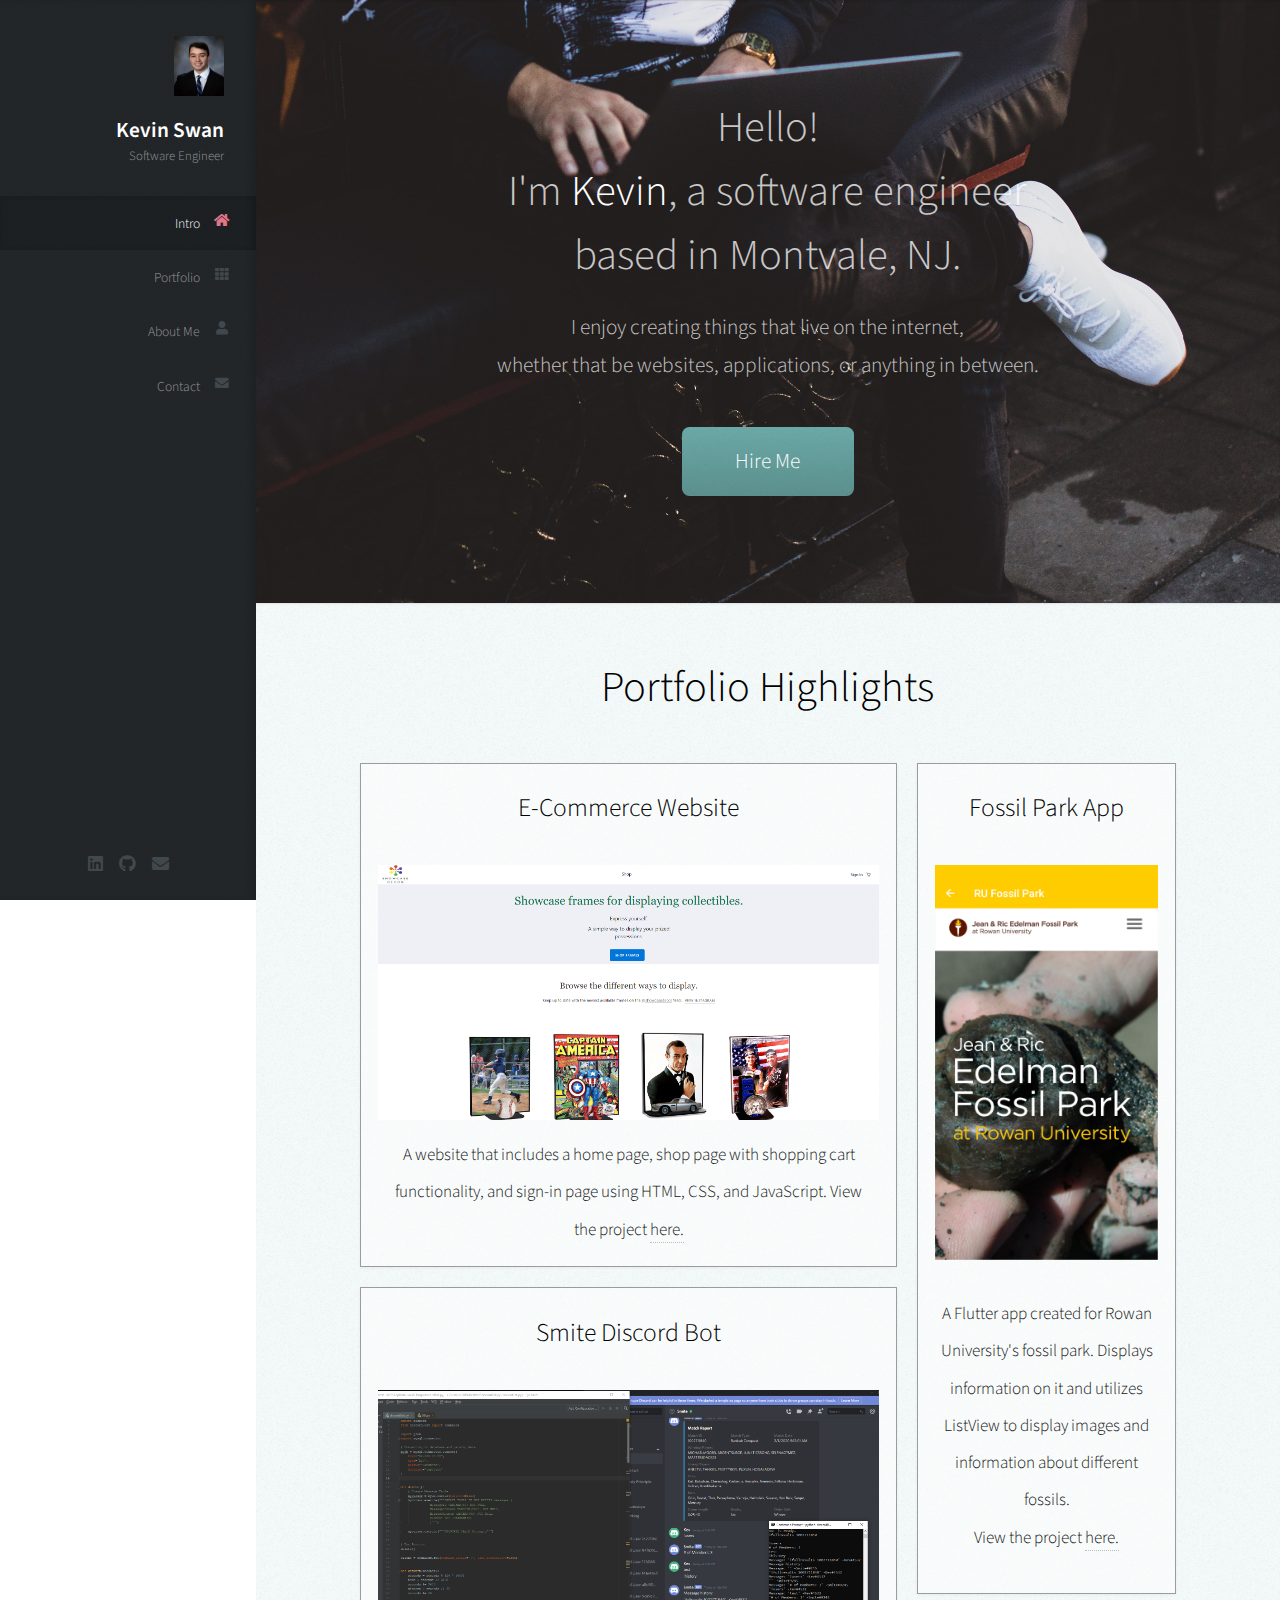
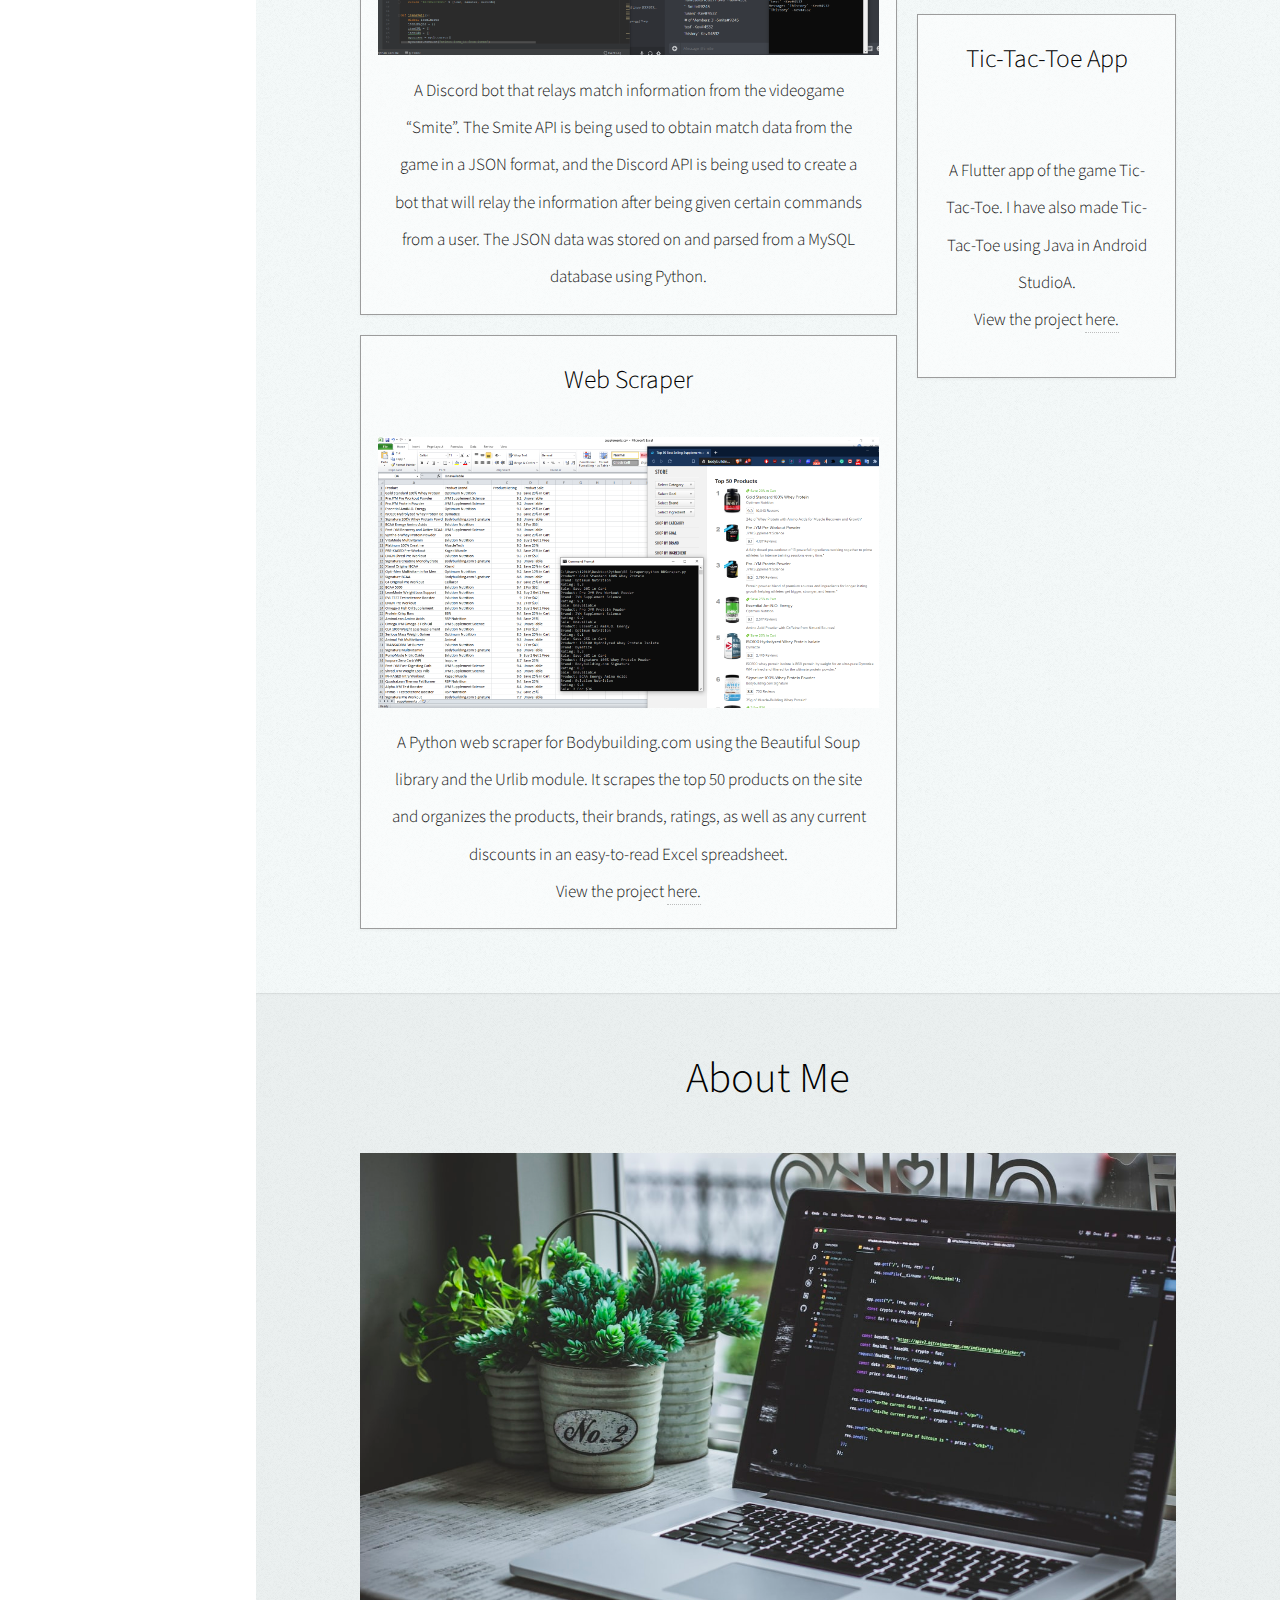
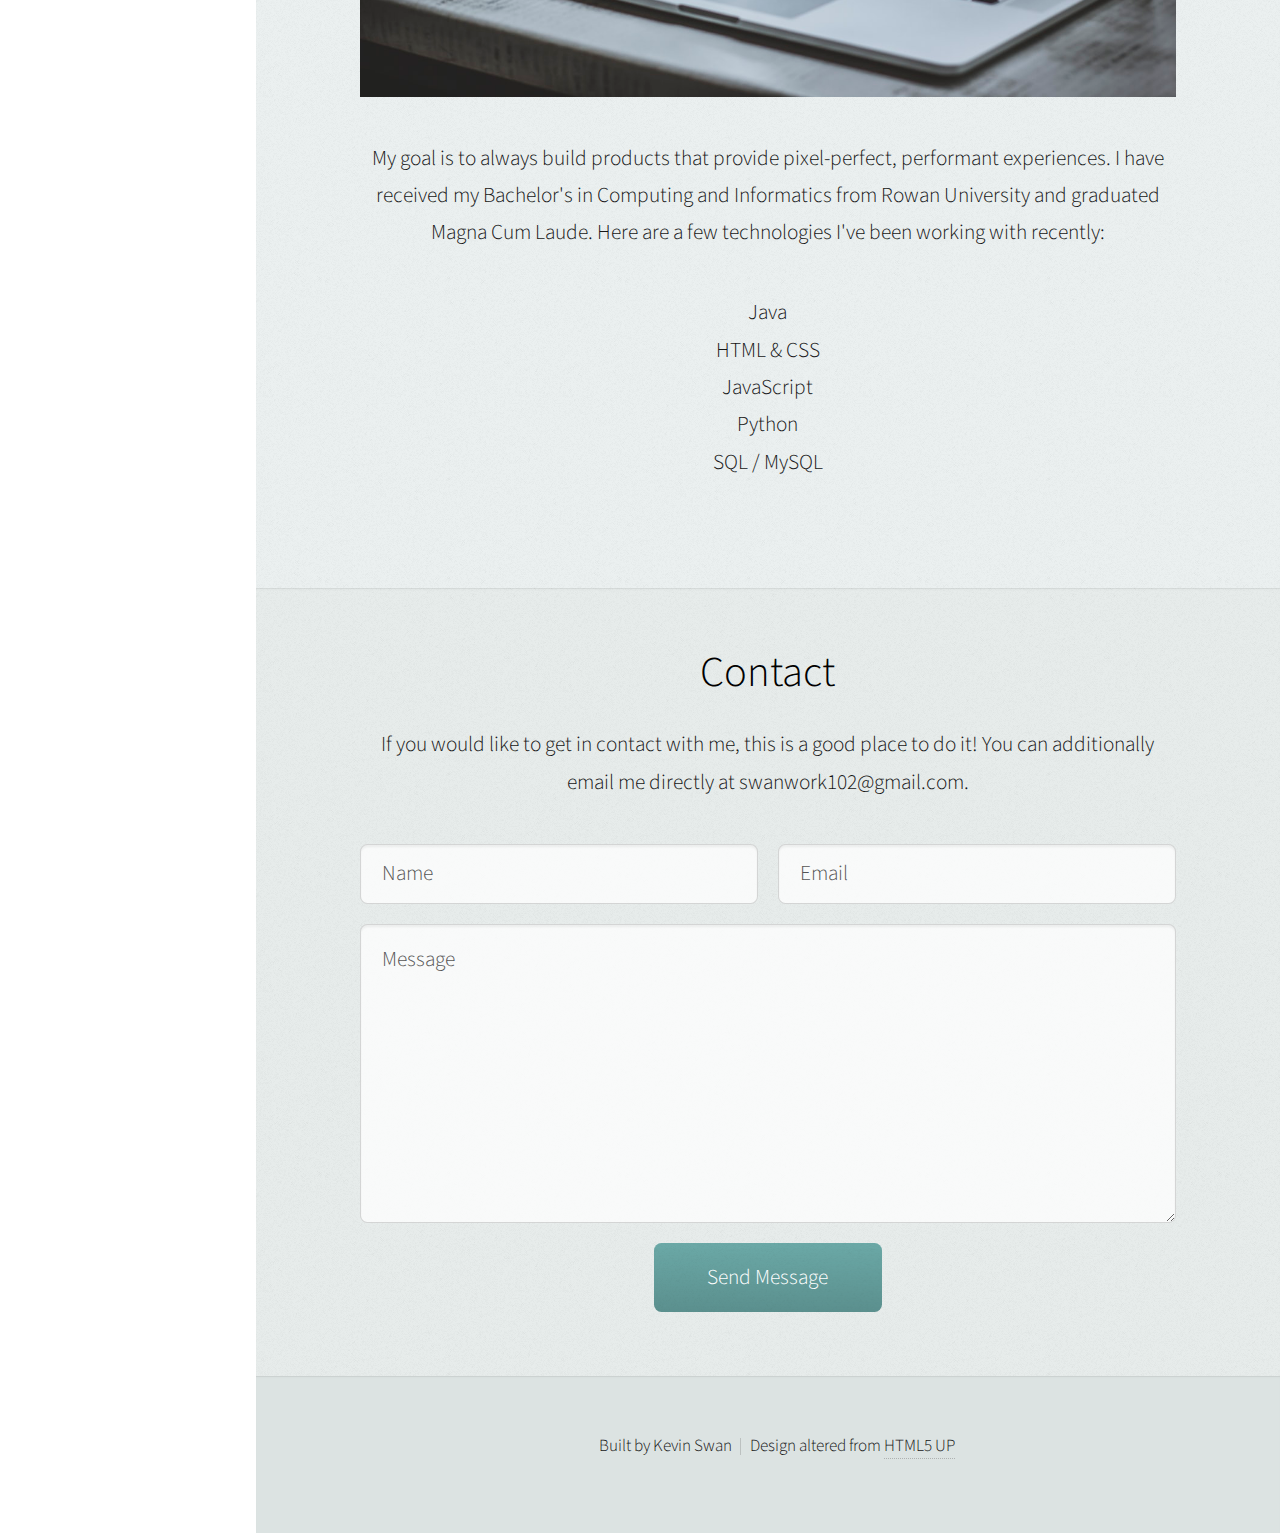
==== commit 5eea7f97: "Update index.html" ====
--- a/SwanPortfolio/index.html
+++ b/SwanPortfolio/index.html
@@ -133,9 +133,9 @@
 									<article class="item">
 										<header>
 											<h3>Tic-Tac-Toe App</h3><br>
-										<a href="https://github.com/kevinswan102/Flutter-TicTactoe-App" target="_blank" class="image fit"><img src="images/TTTReal.PNG" alt="" /></a>
+										<a href="https://github.com/kevinswan102/Flutter-TicTactoe-App" target="_blank" class="image fit"><img src="images/TTTReal.ong" alt="" /></a>
 											<p style = "padding: 9% 0%;">
-												A Flutter app of the game Tic-Tac-Toe. I have also made Tic-Tac-Toe using Java in Android Studio. <br> 
+												A Flutter app of the game Tic-Tac-Toe. I have also made Tic-Tac-Toe using Java in Android StudioA. <br> 
 												View the project <a href="https://github.com/kevinswan102/Flutter-TicTactoe-App"  target="_blank">here. </a>
 											</p>
 										</header>
@@ -230,4 +230,4 @@
 			<script src="assets/js/main.js"></script>
 
 	</body>
-</html>+</html>
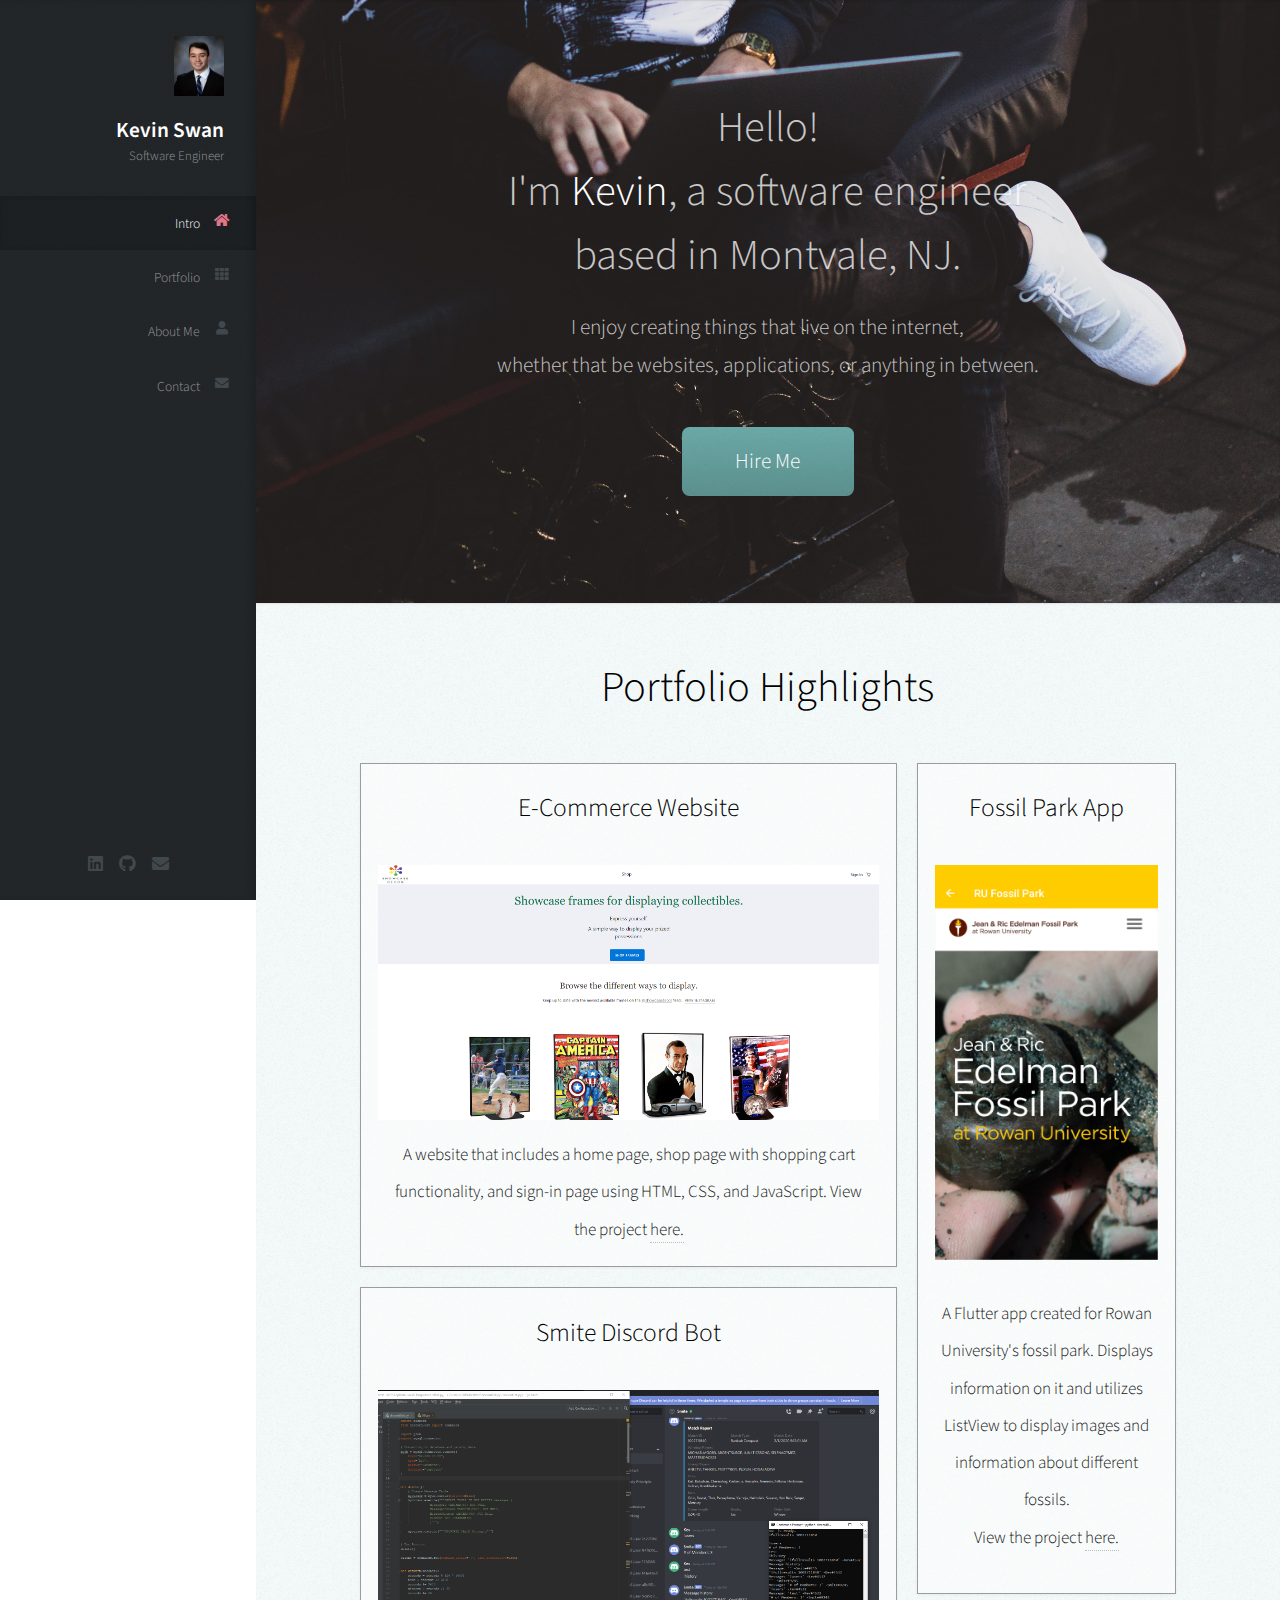
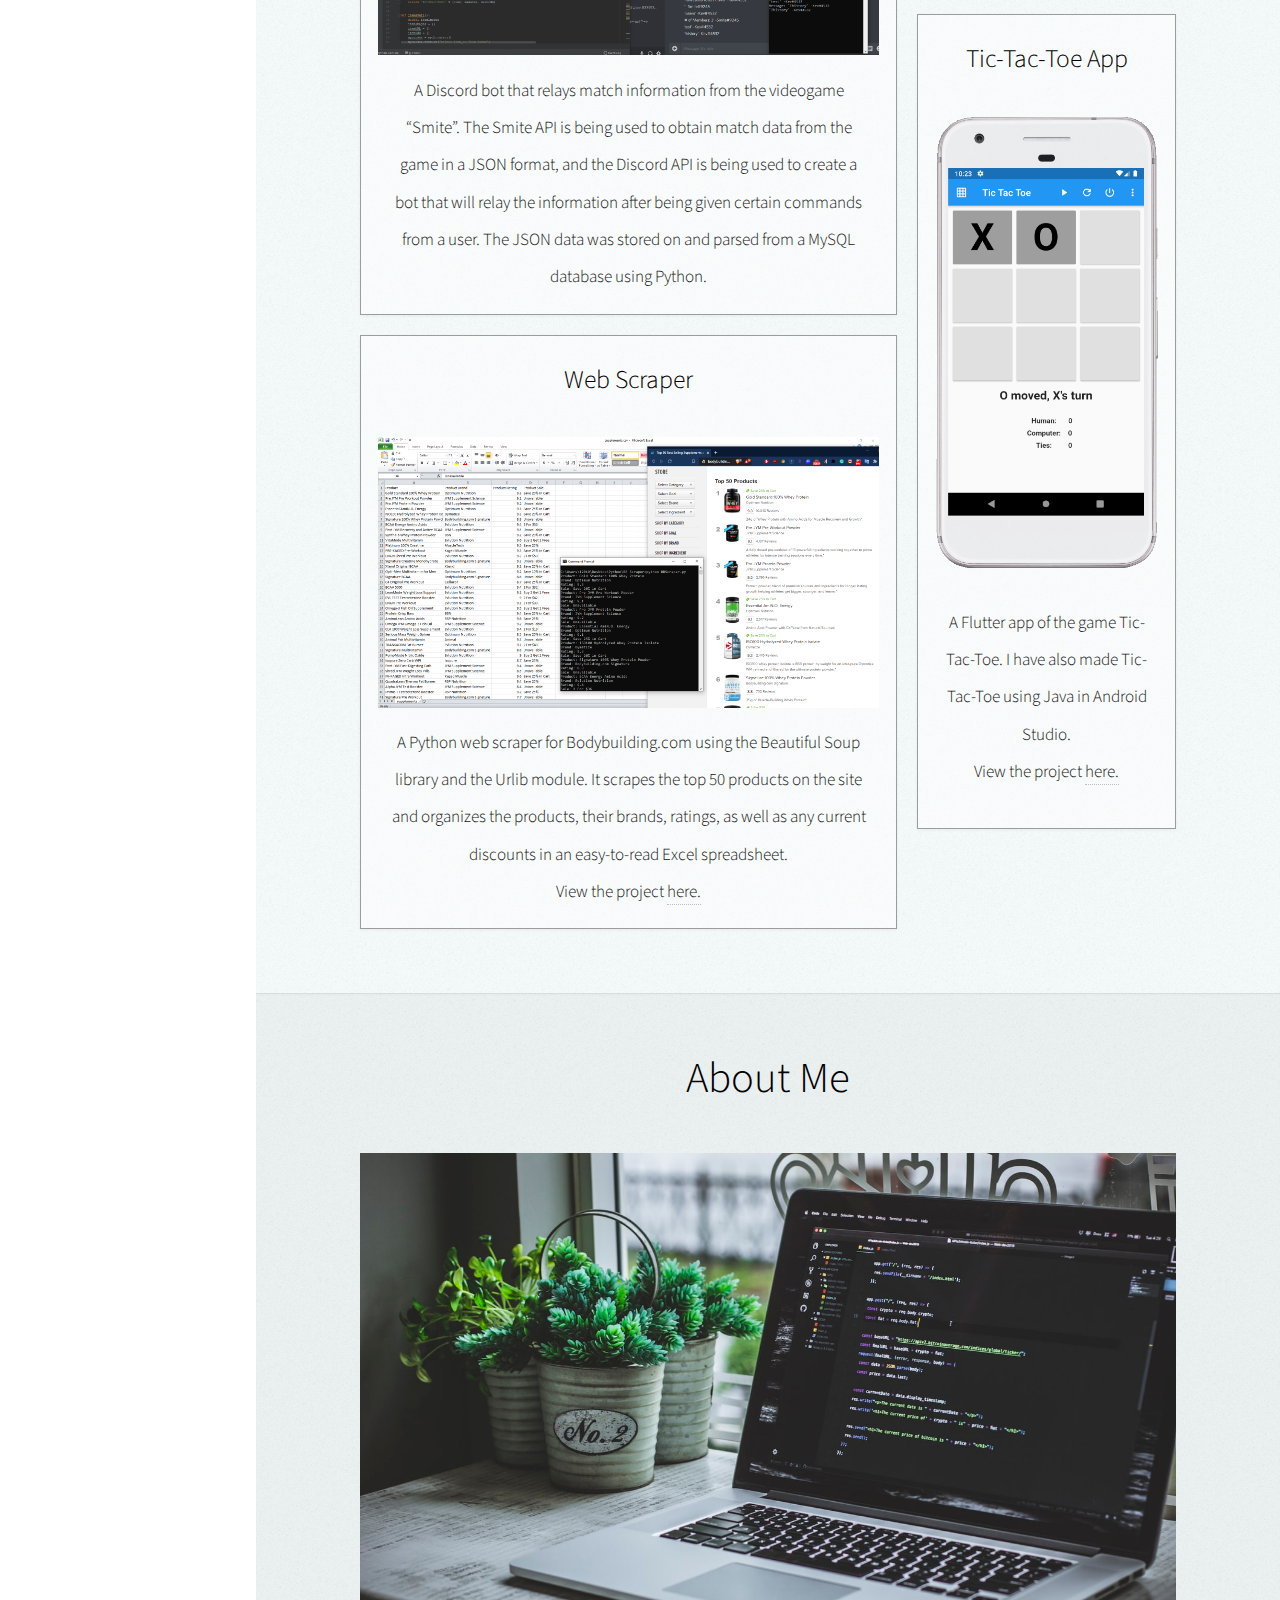
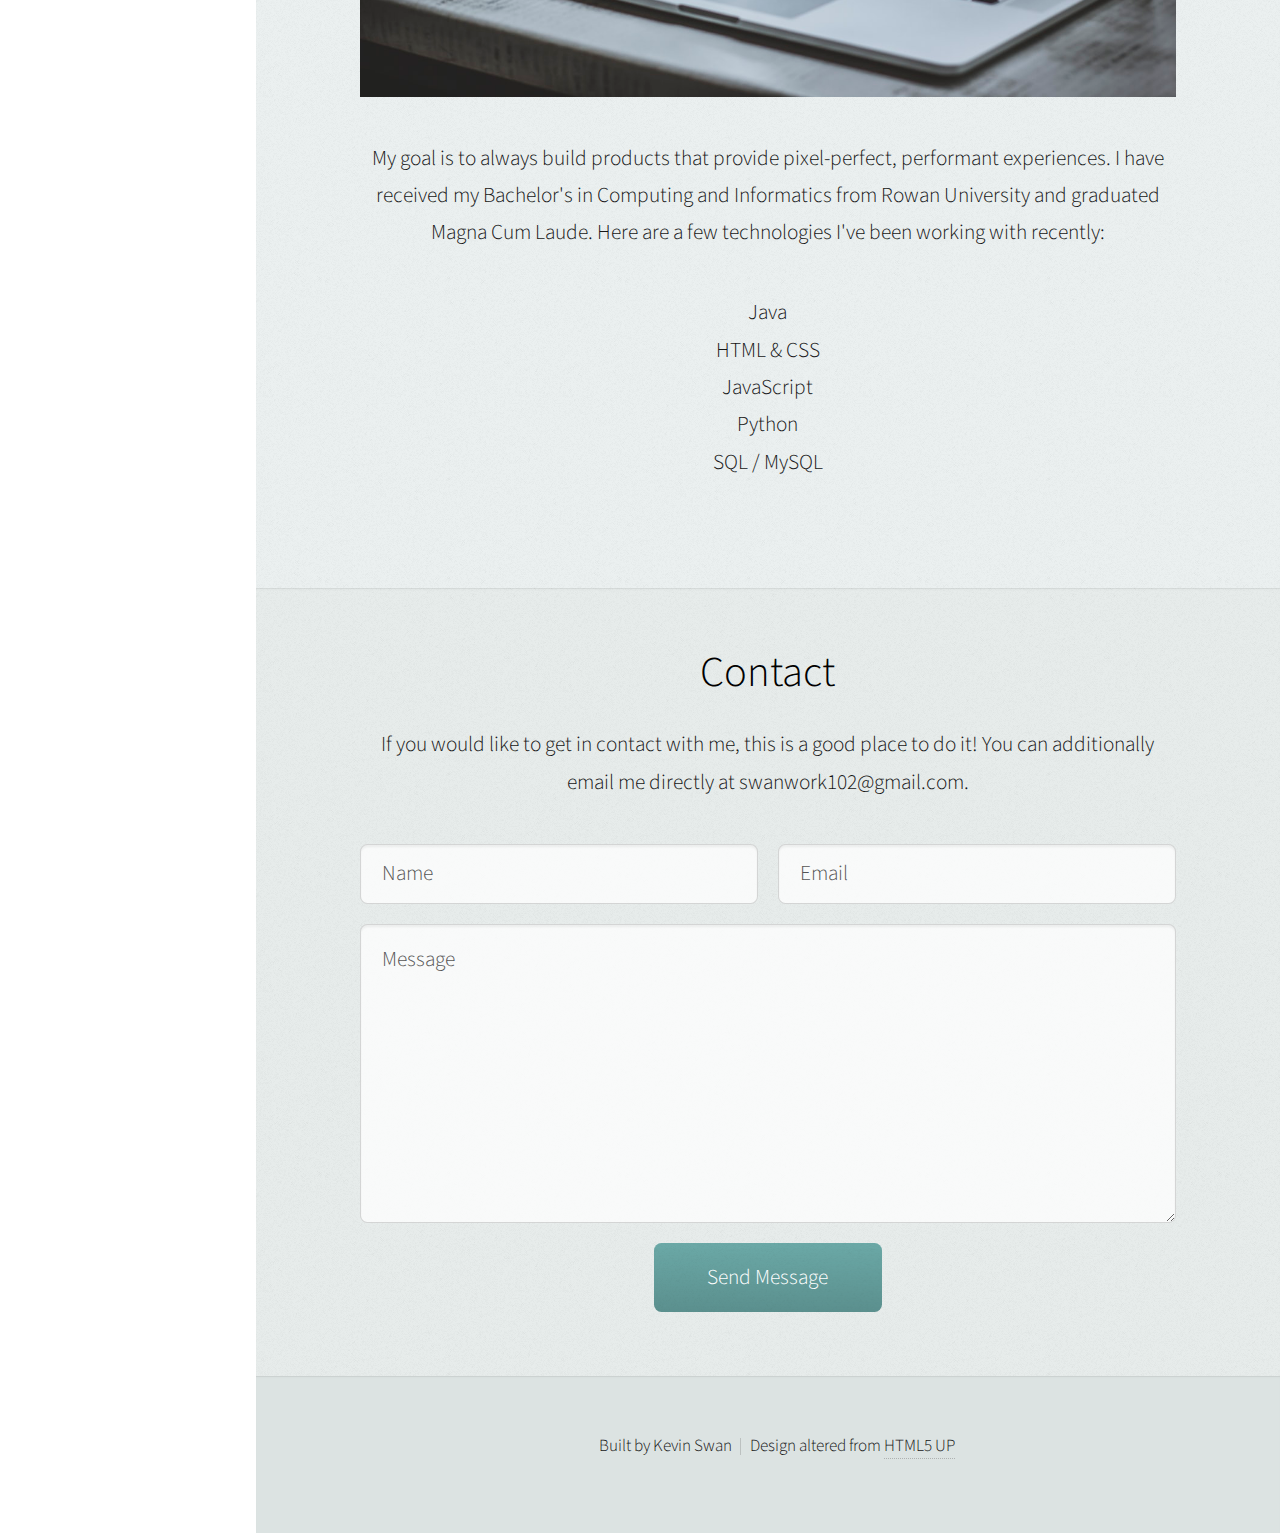
==== commit 72889265: "Update index.html" ====
--- a/SwanPortfolio/index.html
+++ b/SwanPortfolio/index.html
@@ -133,9 +133,9 @@
 									<article class="item">
 										<header>
 											<h3>Tic-Tac-Toe App</h3><br>
-										<a href="https://github.com/kevinswan102/Flutter-TicTactoe-App" target="_blank" class="image fit"><img src="images/TTTReal.ong" alt="" /></a>
+										<a href="https://github.com/kevinswan102/Flutter-TicTactoe-App" target="_blank" class="image fit"><img src="images/TTTReal.png" alt="" /></a>
 											<p style = "padding: 9% 0%;">
-												A Flutter app of the game Tic-Tac-Toe. I have also made Tic-Tac-Toe using Java in Android StudioA. <br> 
+												A Flutter app of the game Tic-Tac-Toe. I have also made Tic-Tac-Toe using Java in Android Studio. <br> 
 												View the project <a href="https://github.com/kevinswan102/Flutter-TicTactoe-App"  target="_blank">here. </a>
 											</p>
 										</header>
